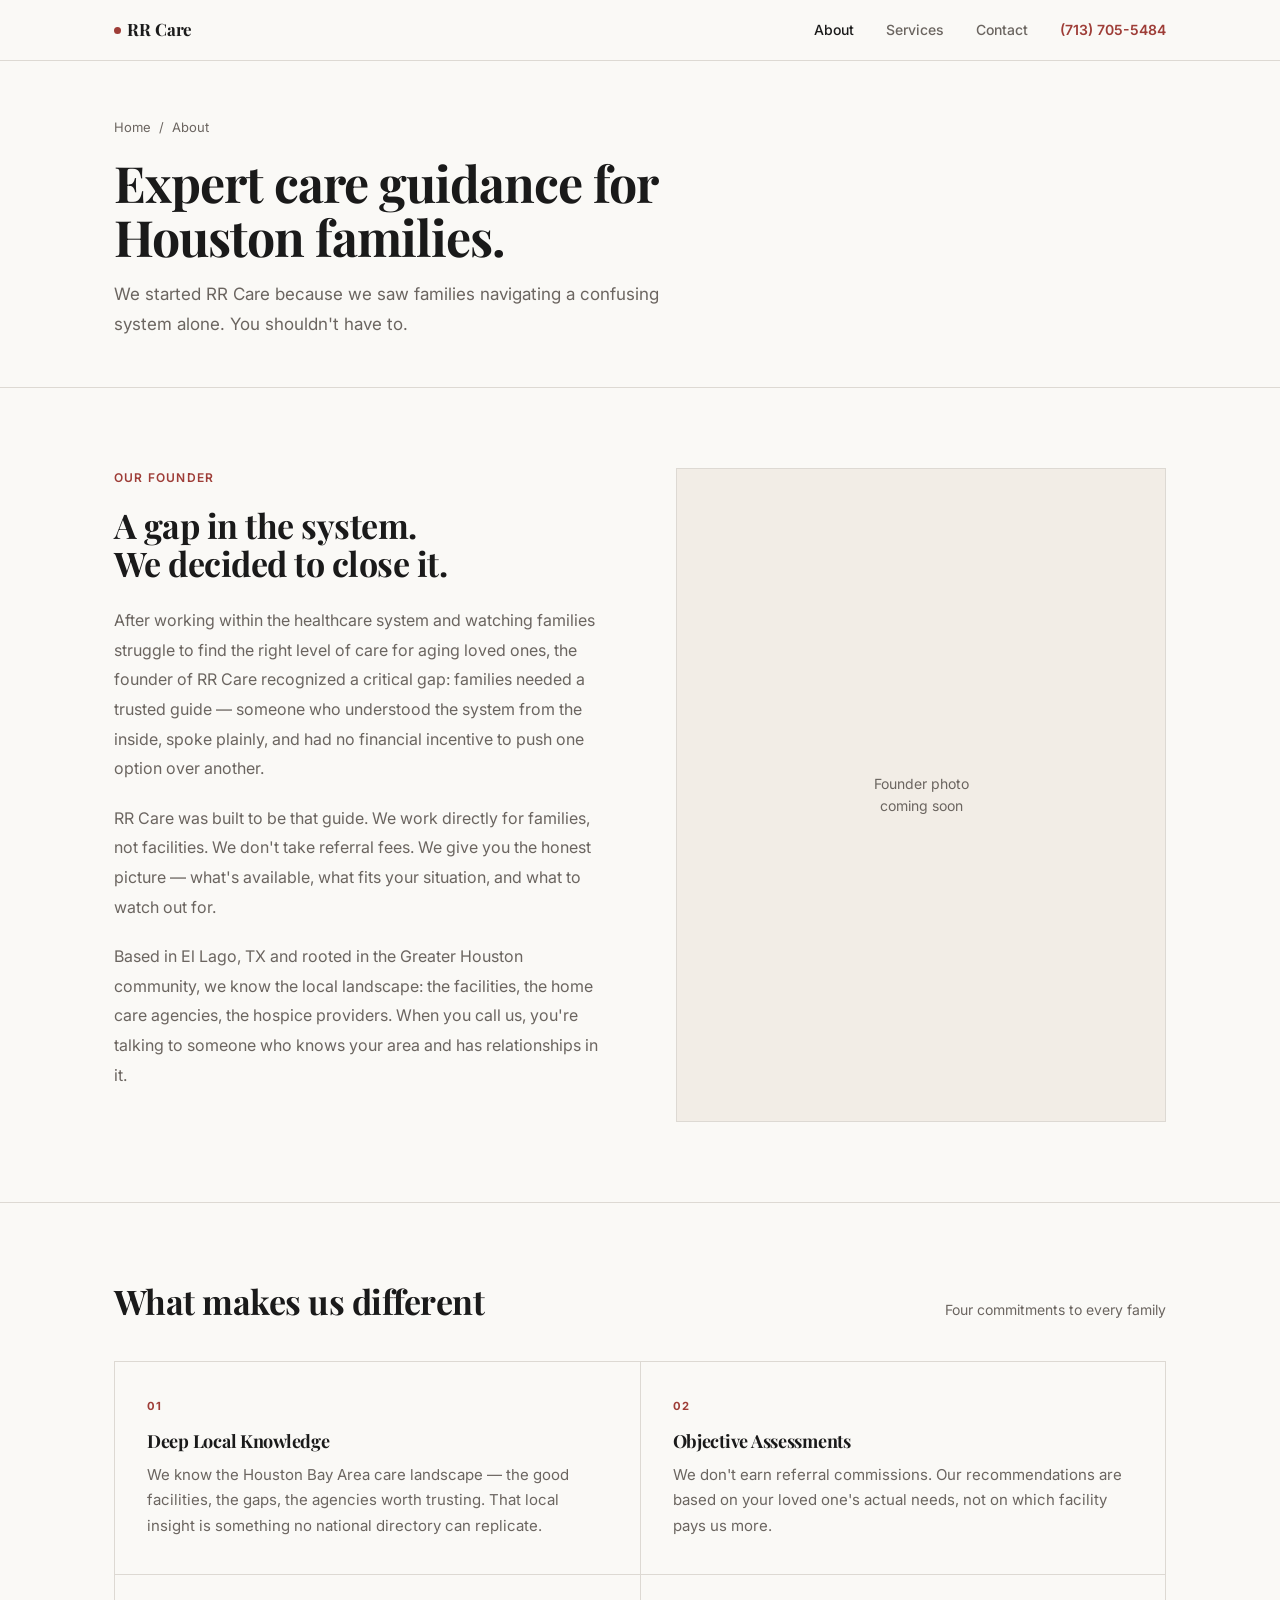
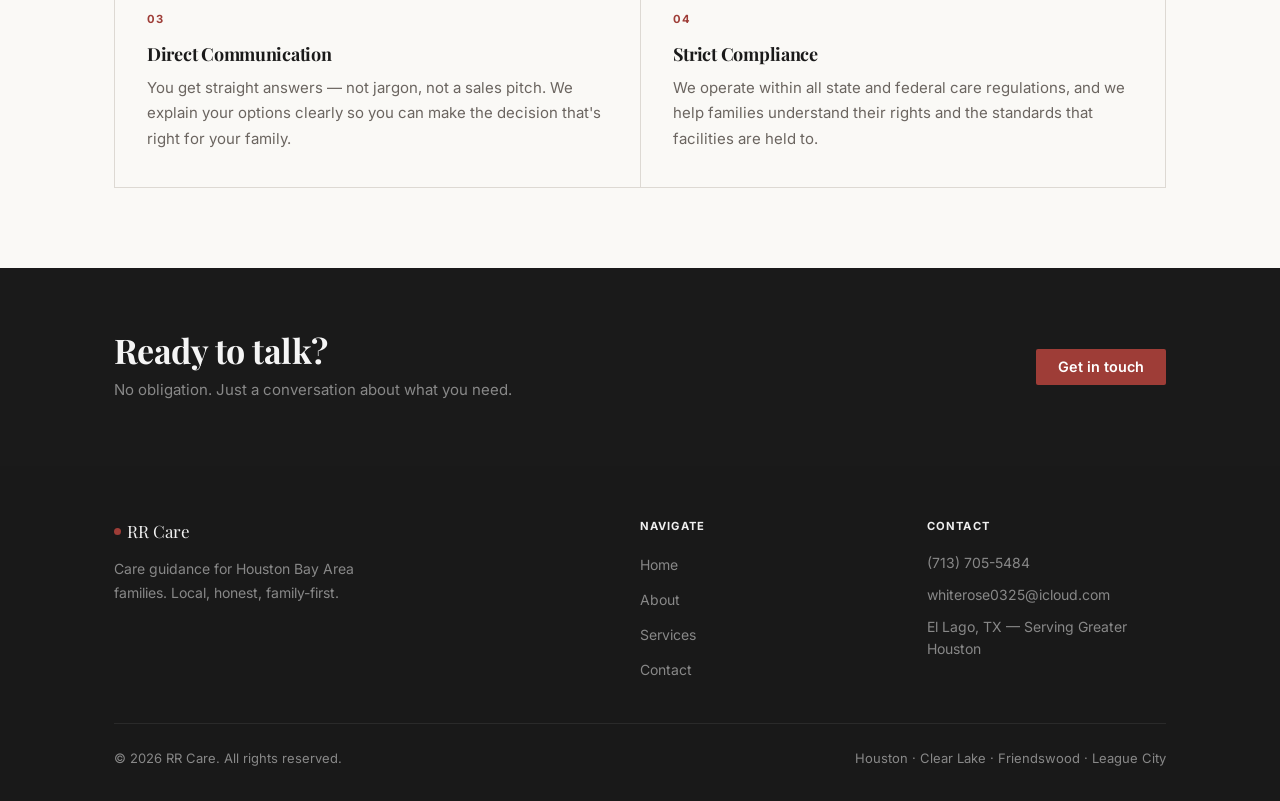
==== about.html @ 2199e76c "Redesign: clean editorial layout replacing Tailwind vibe-code aesthetic Rewrote all HTML and CSS fro" ====
<!DOCTYPE html>
<html lang="en">
<head>
  <meta charset="UTF-8" />
  <meta name="viewport" content="width=device-width, initial-scale=1.0" />
  <title>About — RR Care</title>
  <meta name="description" content="Learn about RR Care's mission, our founder's story, and what makes our Houston care guidance different." />
  <link rel="preconnect" href="https://fonts.googleapis.com" />
  <link rel="preconnect" href="https://fonts.gstatic.com" crossorigin />
  <link href="https://fonts.googleapis.com/css2?family=Playfair+Display:ital,wght@0,700;0,800;1,400;1,700&family=Inter:wght@400;500;600&display=swap" rel="stylesheet" />
  <link rel="stylesheet" href="style.css" />
</head>
<body>

  <nav class="nav">
    <div class="container">
      <div class="nav__row">
        <a href="index.html" class="nav__logo">
          <span class="nav__dot"></span>RR Care
        </a>
        <div class="nav__links">
          <a href="about.html" class="nav__link active">About</a>
          <a href="services.html" class="nav__link">Services</a>
          <a href="contact.html" class="nav__link">Contact</a>
          <a href="tel:+17137055484" class="nav__phone">(713) 705-5484</a>
        </div>
        <button class="nav__toggle" id="menuBtn" aria-label="Open menu">
          <span></span><span></span><span></span>
        </button>
      </div>
      <div class="nav__mobile" id="mobileMenu">
        <a href="about.html" class="nav__mobile-link">About</a>
        <a href="services.html" class="nav__mobile-link">Services</a>
        <a href="contact.html" class="nav__mobile-link">Contact</a>
        <a href="tel:+17137055484" class="nav__mobile-link">(713) 705-5484</a>
      </div>
    </div>
  </nav>

  <main>

    <header class="page-hdr">
      <div class="container">
        <nav class="breadcrumb" aria-label="Breadcrumb">
          <a href="index.html">Home</a>
          <span aria-hidden="true">/</span>
          <span>About</span>
        </nav>
        <h1 class="page-hdr__h1">Expert care guidance for Houston families.</h1>
        <p class="page-hdr__sub">We started RR Care because we saw families navigating a confusing system alone. You shouldn't have to.</p>
      </div>
    </header>

    <section class="section">
      <div class="container">
        <div class="founder-grid">
          <div>
            <p class="founder-label">Our founder</p>
            <h2 class="founder-h2">A gap in the system.<br/>We decided to close it.</h2>
            <div class="founder-body">
              <p>After working within the healthcare system and watching families struggle to find the right level of care for aging loved ones, the founder of RR Care recognized a critical gap: families needed a trusted guide — someone who understood the system from the inside, spoke plainly, and had no financial incentive to push one option over another.</p>
              <p>RR Care was built to be that guide. We work directly for families, not facilities. We don't take referral fees. We give you the honest picture — what's available, what fits your situation, and what to watch out for.</p>
              <p>Based in El Lago, TX and rooted in the Greater Houston community, we know the local landscape: the facilities, the home care agencies, the hospice providers. When you call us, you're talking to someone who knows your area and has relationships in it.</p>
            </div>
          </div>
          <div class="founder-img">
            <p>Founder photo<br/>coming soon</p>
          </div>
        </div>
      </div>
    </section>

    <hr class="divider" />

    <section class="section">
      <div class="container">
        <div class="values-hdr">
          <h2>What makes us different</h2>
          <span class="small muted">Four commitments to every family</span>
        </div>
        <div class="values-grid">
          <div class="val-item">
            <p class="val-item__num">01</p>
            <h3 class="val-item__title">Deep Local Knowledge</h3>
            <p class="val-item__desc">We know the Houston Bay Area care landscape — the good facilities, the gaps, the agencies worth trusting. That local insight is something no national directory can replicate.</p>
          </div>
          <div class="val-item">
            <p class="val-item__num">02</p>
            <h3 class="val-item__title">Objective Assessments</h3>
            <p class="val-item__desc">We don't earn referral commissions. Our recommendations are based on your loved one's actual needs, not on which facility pays us more.</p>
          </div>
          <div class="val-item">
            <p class="val-item__num">03</p>
            <h3 class="val-item__title">Direct Communication</h3>
            <p class="val-item__desc">You get straight answers — not jargon, not a sales pitch. We explain your options clearly so you can make the decision that's right for your family.</p>
          </div>
          <div class="val-item">
            <p class="val-item__num">04</p>
            <h3 class="val-item__title">Strict Compliance</h3>
            <p class="val-item__desc">We operate within all state and federal care regulations, and we help families understand their rights and the standards that facilities are held to.</p>
          </div>
        </div>
      </div>
    </section>

    <div class="cta-dark">
      <div class="container">
        <div class="cta-dark__inner">
          <div>
            <h2 class="cta-dark__h2">Ready to talk?</h2>
            <p class="cta-dark__sub">No obligation. Just a conversation about what you need.</p>
          </div>
          <a href="contact.html" class="btn btn-primary">Get in touch</a>
        </div>
      </div>
    </div>

  </main>

  <footer class="footer">
    <div class="container">
      <div class="footer__grid">
        <div>
          <div class="footer__brand"><span class="footer__dot"></span>RR Care</div>
          <p class="footer__tagline">Care guidance for Houston Bay Area families. Local, honest, family-first.</p>
        </div>
        <div>
          <p class="footer__hd">Navigate</p>
          <ul class="footer__links">
            <li><a href="index.html" class="footer__link">Home</a></li>
            <li><a href="about.html" class="footer__link">About</a></li>
            <li><a href="services.html" class="footer__link">Services</a></li>
            <li><a href="contact.html" class="footer__link">Contact</a></li>
          </ul>
        </div>
        <div>
          <p class="footer__hd">Contact</p>
          <div class="footer__contact">
            <p class="footer__contact-row"><a href="tel:+17137055484">(713) 705-5484</a></p>
            <p class="footer__contact-row"><a href="mailto:whiterose0325@icloud.com">whiterose0325@icloud.com</a></p>
            <p class="footer__contact-row">El Lago, TX &mdash; Serving Greater Houston</p>
          </div>
        </div>
      </div>
      <div class="footer__bottom">
        <p>&copy; <span id="year"></span> RR Care. All rights reserved.</p>
        <p>Houston &middot; Clear Lake &middot; Friendswood &middot; League City</p>
      </div>
    </div>
  </footer>

  <script>
    document.getElementById('year').textContent = new Date().getFullYear();
    document.getElementById('menuBtn').addEventListener('click', function () {
      document.getElementById('mobileMenu').classList.toggle('open');
    });
  </script>
</body>
</html>
---- style.css ----
/* ================================================
   RR Care — Design System
   Clean editorial layout, no framework dependency
   ================================================ */

:root {
  --bg:          #FAF9F6;
  --bg-warm:     #F2EDE6;
  --text:        #1A1A1A;
  --text-muted:  #6B6560;
  --accent:      #9E3D37;
  --accent-dark: #7D302B;
  --border:      #DDD9D3;
  --white:       #FFFFFF;

  --font-display: 'Playfair Display', Georgia, serif;
  --font-body:    'Inter', system-ui, -apple-system, sans-serif;

  --max-w:       1100px;
  --gap-section: 5rem;
}

/* ---- Reset ---- */
*, *::before, *::after { box-sizing: border-box; margin: 0; padding: 0; }
html { font-size: 16px; scroll-behavior: smooth; }
body {
  font-family: var(--font-body);
  color: var(--text);
  background: var(--bg);
  line-height: 1.6;
  -webkit-font-smoothing: antialiased;
}
img, svg { display: block; max-width: 100%; }
a { color: inherit; text-decoration: none; }
ul { list-style: none; }
button { cursor: pointer; border: none; background: none; font: inherit; }
h1, h2, h3, h4 {
  font-family: var(--font-display);
  line-height: 1.1;
  font-weight: 700;
  letter-spacing: -0.015em;
}

/* ---- Utilities ---- */
.eyebrow {
  font-size: 0.75rem;
  font-weight: 600;
  letter-spacing: 0.1em;
  text-transform: uppercase;
  color: var(--accent);
}
.muted  { color: var(--text-muted); }
.small  { font-size: 0.875rem; }
.container {
  max-width: var(--max-w);
  margin: 0 auto;
  padding: 0 1.5rem;
}
.section    { padding: var(--gap-section) 0; }
.section-sm { padding: 2.5rem 0; }
.divider    { border: none; border-top: 1px solid var(--border); }

/* ================================================
   Navigation
   ================================================ */
.nav {
  position: sticky;
  top: 0;
  z-index: 50;
  background: var(--bg);
  border-bottom: 1px solid var(--border);
}
.nav__row {
  display: flex;
  align-items: center;
  justify-content: space-between;
  height: 3.75rem;
}
.nav__logo {
  font-family: var(--font-display);
  font-size: 1.0625rem;
  font-weight: 700;
  letter-spacing: -0.01em;
  display: flex;
  align-items: center;
  gap: 0.4rem;
}
.nav__dot {
  width: 7px; height: 7px;
  border-radius: 50%;
  background: var(--accent);
  flex-shrink: 0;
}
.nav__links {
  display: flex;
  align-items: center;
  gap: 2rem;
}
.nav__link {
  font-size: 0.875rem;
  font-weight: 500;
  color: var(--text-muted);
  transition: color 0.15s;
}
.nav__link:hover, .nav__link.active { color: var(--text); }
.nav__phone {
  font-size: 0.875rem;
  font-weight: 600;
  color: var(--accent);
  transition: opacity 0.15s;
}
.nav__phone:hover { opacity: 0.75; }
.nav__toggle {
  display: none;
  flex-direction: column;
  justify-content: center;
  gap: 5px;
  width: 2rem; height: 2rem;
  padding: 4px;
}
.nav__toggle span { display: block; height: 1.5px; background: var(--text); }
.nav__mobile {
  display: none;
  flex-direction: column;
  border-top: 1px solid var(--border);
  padding: 0.75rem 0;
}
.nav__mobile.open { display: flex; }
.nav__mobile-link {
  padding: 0.625rem 0;
  font-size: 0.9375rem;
  font-weight: 500;
  color: var(--text-muted);
  border-bottom: 1px solid var(--border);
  transition: color 0.15s;
}
.nav__mobile-link:hover { color: var(--text); }
.nav__mobile-link:last-child {
  border-bottom: none;
  color: var(--accent);
  font-weight: 600;
}

@media (max-width: 680px) {
  .nav__links { display: none; }
  .nav__toggle { display: flex; }
}

/* ================================================
   Buttons
   ================================================ */
.btn {
  display: inline-flex;
  align-items: center;
  gap: 0.5rem;
  padding: 0.6875rem 1.375rem;
  font-size: 0.9rem;
  font-weight: 600;
  line-height: 1;
  border-radius: 2px;
  transition: background 0.15s, color 0.15s, border-color 0.15s;
}
.btn-primary { background: var(--accent); color: var(--white); }
.btn-primary:hover { background: var(--accent-dark); }
.btn-outline { border: 1.5px solid var(--text); color: var(--text); }
.btn-outline:hover { background: var(--text); color: var(--white); }
.btn-ghost {
  font-size: 0.875rem;
  font-weight: 600;
  color: var(--accent);
  transition: opacity 0.15s;
}
.btn-ghost::after { content: ' \2192'; }
.btn-ghost:hover { opacity: 0.7; }

/* ================================================
   Hero
   ================================================ */
.hero {
  padding: 5rem 0 4rem;
  border-bottom: 1px solid var(--border);
}
.hero__eyebrow { margin-bottom: 1.5rem; }
.hero__h1 {
  font-size: clamp(2.75rem, 6vw, 5rem);
  line-height: 1.04;
  letter-spacing: -0.025em;
  max-width: 14ch;
  margin-bottom: 1.5rem;
}
.hero__sub {
  font-size: 1.0625rem;
  color: var(--text-muted);
  max-width: 44ch;
  line-height: 1.8;
  margin-bottom: 2.5rem;
}
.hero__actions {
  display: flex;
  align-items: center;
  gap: 1.5rem;
  flex-wrap: wrap;
}
.hero__or {
  font-size: 0.875rem;
  color: var(--text-muted);
}
.hero__or a {
  font-weight: 600;
  color: var(--text);
  text-decoration: underline;
  text-decoration-color: var(--border);
  text-underline-offset: 3px;
}
.hero__or a:hover { color: var(--accent); }

/* ================================================
   Mission strip
   ================================================ */
.mission {
  padding: 2.75rem 0;
  border-bottom: 1px solid var(--border);
}
.mission__quote {
  font-family: var(--font-display);
  font-style: italic;
  font-size: clamp(1.125rem, 2.5vw, 1.4375rem);
  color: var(--text-muted);
  max-width: 60ch;
  line-height: 1.55;
}

/* ================================================
   Services preview (homepage)
   ================================================ */
.svcs-hdr {
  display: flex;
  align-items: baseline;
  justify-content: space-between;
  padding-bottom: 1.25rem;
  border-bottom: 1px solid var(--border);
  flex-wrap: wrap;
  gap: 1rem;
}
.services-grid {
  display: grid;
  grid-template-columns: repeat(3, 1fr);
}
.svc-card {
  padding: 2rem 1.75rem;
  border-right: 1px solid var(--border);
  border-bottom: 1px solid var(--border);
  transition: background 0.18s;
}
.svc-card:last-child { border-right: none; }
.svc-card:hover { background: var(--bg-warm); }
.svc-card__num {
  font-size: 0.7rem;
  font-weight: 700;
  letter-spacing: 0.1em;
  color: var(--accent);
  margin-bottom: 1.25rem;
}
.svc-card__title {
  font-family: var(--font-display);
  font-size: 1.1875rem;
  margin-bottom: 0.75rem;
  line-height: 1.25;
}
.svc-card__desc {
  font-size: 0.9375rem;
  color: var(--text-muted);
  line-height: 1.7;
}

/* ================================================
   Page header (inner pages)
   ================================================ */
.page-hdr {
  padding: 3.5rem 0 3rem;
  border-bottom: 1px solid var(--border);
}
.breadcrumb {
  font-size: 0.8125rem;
  color: var(--text-muted);
  margin-bottom: 1.125rem;
  display: flex;
  align-items: center;
  gap: 0.5rem;
}
.breadcrumb a:hover { color: var(--text); }
.page-hdr__h1 {
  font-size: clamp(2rem, 4vw, 3.125rem);
  letter-spacing: -0.02em;
  max-width: 18ch;
  line-height: 1.08;
}
.page-hdr__sub {
  margin-top: 1rem;
  font-size: 1.0625rem;
  color: var(--text-muted);
  max-width: 50ch;
  line-height: 1.75;
}

/* ================================================
   About page
   ================================================ */
.founder-grid {
  display: grid;
  grid-template-columns: 1fr 1fr;
  gap: 4.5rem;
  align-items: start;
}
.founder-label {
  font-size: 0.75rem;
  font-weight: 600;
  letter-spacing: 0.1em;
  text-transform: uppercase;
  color: var(--accent);
  margin-bottom: 1.25rem;
}
.founder-h2 {
  font-size: clamp(1.5rem, 3vw, 2.125rem);
  margin-bottom: 1.5rem;
}
.founder-body {
  font-size: 1rem;
  color: var(--text-muted);
  line-height: 1.85;
}
.founder-body p + p { margin-top: 1.25rem; }
.founder-img {
  aspect-ratio: 3 / 4;
  background: var(--bg-warm);
  border: 1px solid var(--border);
  display: flex;
  align-items: center;
  justify-content: center;
  font-size: 0.875rem;
  color: var(--text-muted);
  text-align: center;
  padding: 2rem;
}

.values-grid {
  display: grid;
  grid-template-columns: 1fr 1fr;
  border-top: 1px solid var(--border);
  border-left: 1px solid var(--border);
}
.values-hdr {
  display: flex;
  align-items: baseline;
  justify-content: space-between;
  margin-bottom: 2.5rem;
  flex-wrap: wrap;
  gap: 1rem;
}
.values-hdr h2 { font-size: clamp(1.5rem, 3vw, 2.125rem); }
.val-item {
  padding: 2.25rem 2rem;
  border-right: 1px solid var(--border);
  border-bottom: 1px solid var(--border);
}
.val-item__num {
  font-size: 0.7rem;
  font-weight: 700;
  letter-spacing: 0.1em;
  color: var(--accent);
  margin-bottom: 1rem;
}
.val-item__title {
  font-family: var(--font-display);
  font-size: 1.125rem;
  margin-bottom: 0.625rem;
}
.val-item__desc {
  font-size: 0.9375rem;
  color: var(--text-muted);
  line-height: 1.7;
}

/* ================================================
   Services page
   ================================================ */
.service-list {
  display: grid;
  grid-template-columns: 1fr 1fr;
  border-top: 1px solid var(--border);
  border-left: 1px solid var(--border);
}
.svc-item {
  padding: 2.25rem 2rem;
  border-right: 1px solid var(--border);
  border-bottom: 1px solid var(--border);
  transition: background 0.18s;
}
.svc-item:hover { background: var(--bg-warm); }
.svc-item__title {
  font-family: var(--font-display);
  font-size: 1.25rem;
  margin-bottom: 0.875rem;
}
.svc-item__desc {
  font-size: 0.9375rem;
  color: var(--text-muted);
  line-height: 1.75;
  margin-bottom: 1.25rem;
}
.svc-item__for-label {
  font-size: 0.7rem;
  font-weight: 700;
  letter-spacing: 0.1em;
  text-transform: uppercase;
  color: var(--text-muted);
  margin-bottom: 0.375rem;
}
.svc-item__for-text {
  font-size: 0.875rem;
  color: var(--text);
  line-height: 1.55;
}

/* ================================================
   CTA banner (dark)
   ================================================ */
.cta-dark { background: #1A1A1A; padding: 4rem 0; }
.cta-dark__inner {
  display: flex;
  align-items: center;
  justify-content: space-between;
  gap: 2rem;
  flex-wrap: wrap;
}
.cta-dark__h2 {
  font-family: var(--font-display);
  font-size: clamp(1.5rem, 3vw, 2.125rem);
  color: #F5F5F5;
  margin-bottom: 0.5rem;
}
.cta-dark__sub { color: #888; font-size: 0.9375rem; }

/* ================================================
   Contact page
   ================================================ */
.contact-layout {
  display: grid;
  grid-template-columns: 1fr 1fr;
  gap: 5rem;
  align-items: start;
}
.contact-label {
  font-size: 0.75rem;
  font-weight: 600;
  letter-spacing: 0.1em;
  text-transform: uppercase;
  color: var(--text-muted);
  margin-bottom: 0.5rem;
}
.contact-phone {
  font-family: var(--font-display);
  font-size: clamp(2rem, 4vw, 2.875rem);
  font-weight: 700;
  color: var(--accent);
  letter-spacing: -0.025em;
  line-height: 1;
  margin-bottom: 0.625rem;
}
.contact-phone a:hover { opacity: 0.8; }
.contact-avail {
  font-size: 0.9375rem;
  color: var(--text-muted);
  margin-bottom: 2.5rem;
}

.steps { display: flex; flex-direction: column; }
.step {
  display: grid;
  grid-template-columns: 2.5rem 1fr;
  gap: 0.875rem;
  padding: 1.25rem 0;
  border-bottom: 1px solid var(--border);
}
.step:first-child { border-top: 1px solid var(--border); }
.step__num {
  font-size: 0.7rem;
  font-weight: 700;
  letter-spacing: 0.08em;
  color: var(--accent);
  padding-top: 3px;
}
.step__title { font-weight: 600; font-size: 0.9375rem; margin-bottom: 0.25rem; }
.step__desc { font-size: 0.875rem; color: var(--text-muted); line-height: 1.65; }

.form-section-label {
  font-size: 0.75rem;
  font-weight: 600;
  letter-spacing: 0.1em;
  text-transform: uppercase;
  color: var(--text-muted);
  margin-bottom: 1.5rem;
}
.contact-form { display: flex; flex-direction: column; gap: 1.25rem; }
.field { display: flex; flex-direction: column; gap: 0.375rem; }
.label { font-size: 0.8125rem; font-weight: 600; letter-spacing: 0.02em; }
.label-opt { font-weight: 400; color: #bbb; }
.input, .textarea {
  width: 100%;
  padding: 0.75rem 1rem;
  font-size: 0.9375rem;
  font-family: var(--font-body);
  color: var(--text);
  background: var(--white);
  border: 1.5px solid var(--border);
  border-radius: 2px;
  outline: none;
  appearance: none;
  transition: border-color 0.15s;
}
.input:focus, .textarea:focus { border-color: var(--text); }
.textarea { resize: vertical; min-height: 7rem; line-height: 1.6; }
.input::placeholder, .textarea::placeholder { color: #bbb; }
.btn-submit { width: 100%; justify-content: center; }
.form-note {
  font-size: 0.8125rem;
  color: var(--text-muted);
  text-align: center;
}
.form-success {
  display: none;
  padding: 2.5rem 2rem;
  border: 1.5px solid var(--border);
  text-align: center;
}
.form-success.visible { display: block; }
.form-success__title {
  font-family: var(--font-display);
  font-size: 1.375rem;
  margin-bottom: 0.5rem;
}

.areas {
  border-top: 1px solid var(--border);
  padding: 2rem 0;
}
.areas__label {
  font-size: 0.75rem;
  font-weight: 600;
  letter-spacing: 0.1em;
  text-transform: uppercase;
  color: var(--text-muted);
  margin-bottom: 0.75rem;
}
.areas__list {
  font-size: 0.9375rem;
  color: var(--text-muted);
  line-height: 1.7;
}

/* ================================================
   Footer
   ================================================ */
.footer { background: #191919; color: #888; padding: 3.25rem 0 2rem; }
.footer__grid {
  display: grid;
  grid-template-columns: 2fr 1fr 1fr;
  gap: 3rem;
  padding-bottom: 2.5rem;
  border-bottom: 1px solid #2A2A2A;
  margin-bottom: 1.5rem;
}
.footer__brand {
  font-family: var(--font-display);
  font-size: 1.0625rem;
  color: #F0F0F0;
  margin-bottom: 0.75rem;
  display: flex;
  align-items: center;
  gap: 0.4rem;
}
.footer__dot { width: 7px; height: 7px; border-radius: 50%; background: var(--accent); }
.footer__tagline { font-size: 0.875rem; line-height: 1.7; max-width: 28ch; }
.footer__hd {
  font-size: 0.7rem;
  font-weight: 700;
  letter-spacing: 0.1em;
  text-transform: uppercase;
  color: #F0F0F0;
  margin-bottom: 1rem;
}
.footer__links { display: flex; flex-direction: column; gap: 0.6rem; }
.footer__link { font-size: 0.875rem; transition: color 0.15s; }
.footer__link:hover { color: #F0F0F0; }
.footer__contact { display: flex; flex-direction: column; gap: 0.6rem; }
.footer__contact-row { font-size: 0.875rem; line-height: 1.6; }
.footer__contact-row a:hover { color: #F0F0F0; }
.footer__bottom {
  display: flex;
  justify-content: space-between;
  align-items: center;
  font-size: 0.8125rem;
  flex-wrap: wrap;
  gap: 0.5rem;
}

/* ================================================
   Responsive
   ================================================ */
@media (max-width: 860px) {
  .founder-grid { grid-template-columns: 1fr; gap: 2.5rem; }
  .contact-layout { grid-template-columns: 1fr; gap: 3rem; }
  .footer__grid { grid-template-columns: 1fr 1fr; }
  .footer__grid > :first-child { grid-column: 1 / -1; }
}

@media (max-width: 600px) {
  :root { --gap-section: 3rem; }
  .services-grid { grid-template-columns: 1fr; }
  .svc-card { border-right: none; }
  .service-list { grid-template-columns: 1fr; }
  .svc-item { border-right: none; }
  .values-grid { grid-template-columns: 1fr; }
  .val-item { border-right: none; }
  .hero__actions { flex-direction: column; align-items: flex-start; gap: 1rem; }
  .footer__grid { grid-template-columns: 1fr; gap: 2rem; }
  .cta-dark__inner { flex-direction: column; align-items: flex-start; }
}
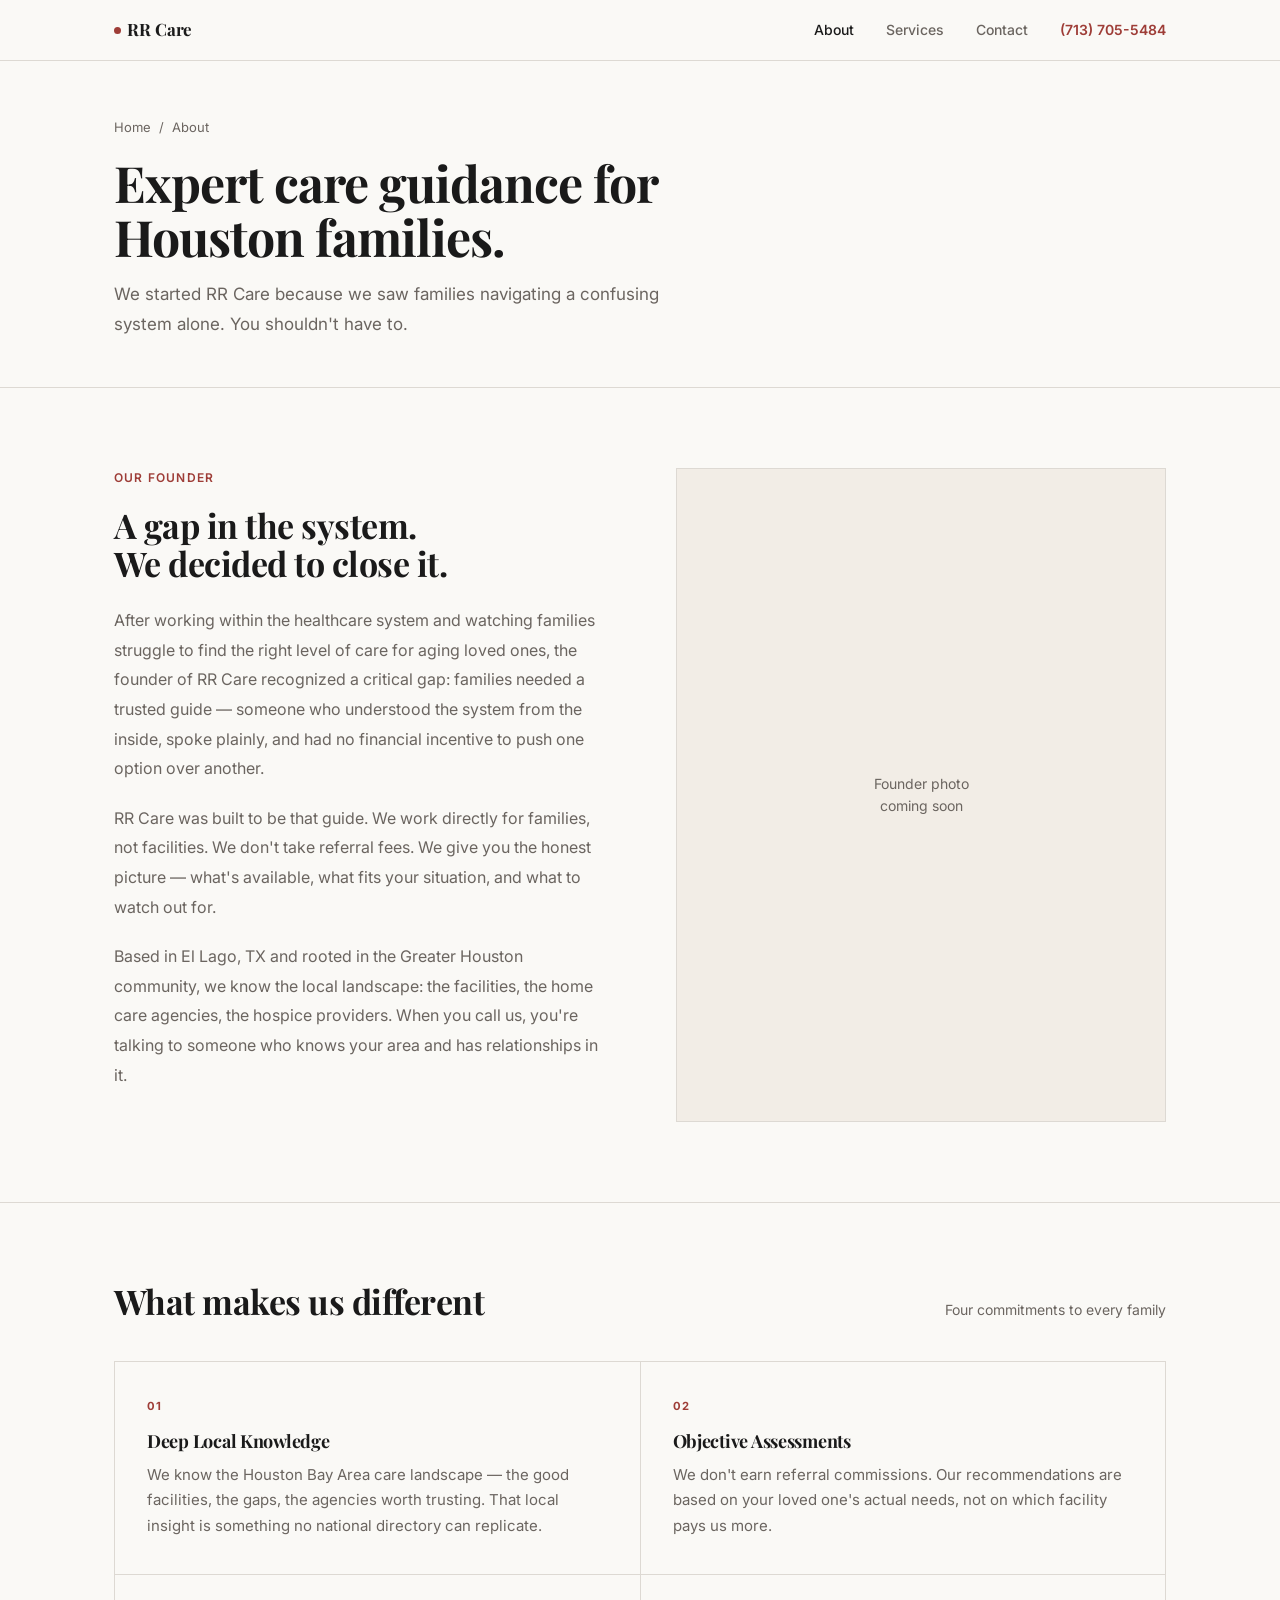
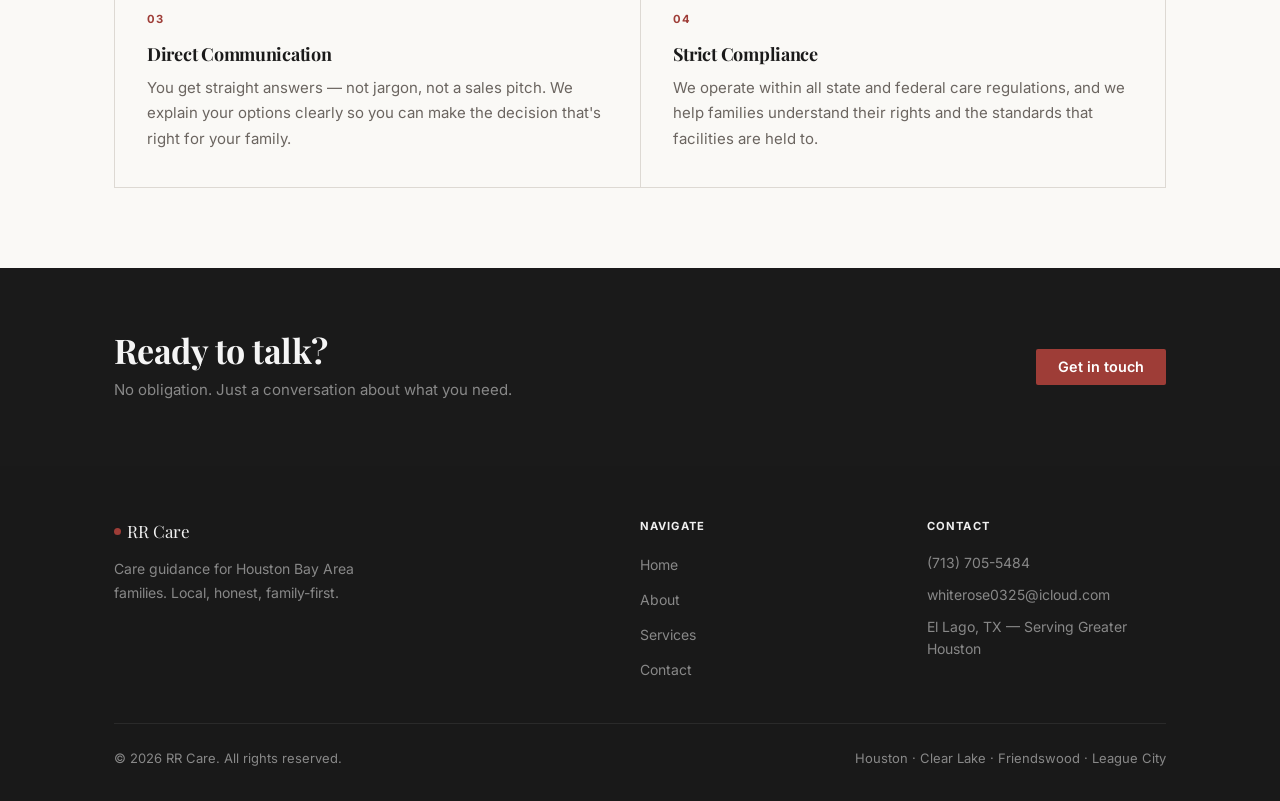
==== commit a64ee7c3: "Add load/scroll animations and hero picture frame - CSS keyframe animations on nav, hero elements, a" ====
--- a/about.html
+++ b/about.html
@@ -24,7 +24,7 @@
           <a href="contact.html" class="nav__link">Contact</a>
           <a href="tel:+17137055484" class="nav__phone">(713) 705-5484</a>
         </div>
-        <button class="nav__toggle" id="menuBtn" aria-label="Open menu">
+        <button class="nav__toggle" id="menuBtn" aria-label="Open menu" aria-expanded="false">
           <span></span><span></span><span></span>
         </button>
       </div>
@@ -54,7 +54,7 @@
     <section class="section">
       <div class="container">
         <div class="founder-grid">
-          <div>
+          <div data-reveal>
             <p class="founder-label">Our founder</p>
             <h2 class="founder-h2">A gap in the system.<br/>We decided to close it.</h2>
             <div class="founder-body">
@@ -63,7 +63,7 @@
               <p>Based in El Lago, TX and rooted in the Greater Houston community, we know the local landscape: the facilities, the home care agencies, the hospice providers. When you call us, you're talking to someone who knows your area and has relationships in it.</p>
             </div>
           </div>
-          <div class="founder-img">
+          <div class="founder-img" data-reveal data-delay="1">
             <p>Founder photo<br/>coming soon</p>
           </div>
         </div>
@@ -74,27 +74,27 @@
 
     <section class="section">
       <div class="container">
-        <div class="values-hdr">
+        <div class="values-hdr" data-reveal>
           <h2>What makes us different</h2>
           <span class="small muted">Four commitments to every family</span>
         </div>
         <div class="values-grid">
-          <div class="val-item">
+          <div class="val-item" data-reveal data-delay="1">
             <p class="val-item__num">01</p>
             <h3 class="val-item__title">Deep Local Knowledge</h3>
             <p class="val-item__desc">We know the Houston Bay Area care landscape — the good facilities, the gaps, the agencies worth trusting. That local insight is something no national directory can replicate.</p>
           </div>
-          <div class="val-item">
+          <div class="val-item" data-reveal data-delay="2">
             <p class="val-item__num">02</p>
             <h3 class="val-item__title">Objective Assessments</h3>
             <p class="val-item__desc">We don't earn referral commissions. Our recommendations are based on your loved one's actual needs, not on which facility pays us more.</p>
           </div>
-          <div class="val-item">
+          <div class="val-item" data-reveal data-delay="1">
             <p class="val-item__num">03</p>
             <h3 class="val-item__title">Direct Communication</h3>
             <p class="val-item__desc">You get straight answers — not jargon, not a sales pitch. We explain your options clearly so you can make the decision that's right for your family.</p>
           </div>
-          <div class="val-item">
+          <div class="val-item" data-reveal data-delay="2">
             <p class="val-item__num">04</p>
             <h3 class="val-item__title">Strict Compliance</h3>
             <p class="val-item__desc">We operate within all state and federal care regulations, and we help families understand their rights and the standards that facilities are held to.</p>
@@ -103,7 +103,7 @@
       </div>
     </section>
 
-    <div class="cta-dark">
+    <div class="cta-dark" data-reveal>
       <div class="container">
         <div class="cta-dark__inner">
           <div>
@@ -117,7 +117,7 @@
 
   </main>
 
-  <footer class="footer">
+  <footer class="footer" data-reveal>
     <div class="container">
       <div class="footer__grid">
         <div>
@@ -143,17 +143,12 @@
         </div>
       </div>
       <div class="footer__bottom">
-        <p>&copy; <span id="year"></span> RR Care. All rights reserved.</p>
+        <p>&copy; <span data-year></span> RR Care. All rights reserved.</p>
         <p>Houston &middot; Clear Lake &middot; Friendswood &middot; League City</p>
       </div>
     </div>
   </footer>
 
-  <script>
-    document.getElementById('year').textContent = new Date().getFullYear();
-    document.getElementById('menuBtn').addEventListener('click', function () {
-      document.getElementById('mobileMenu').classList.toggle('open');
-    });
-  </script>
+  <script src="main.js"></script>
 </body>
 </html>
--- a/style.css
+++ b/style.css
@@ -605,8 +605,150 @@
 }
 
 /* ================================================
+   Hero two-column layout + picture frame
+   ================================================ */
+.hero__layout {
+  display: grid;
+  grid-template-columns: 1fr 360px;
+  gap: 4.5rem;
+  align-items: center;
+}
+
+/* Photo frame */
+.hero__frame-wrap { position: relative; }
+.photo-frame {
+  position: relative;
+  padding: 10px;
+  background: var(--bg-warm);
+  border: 1.5px solid var(--border);
+}
+.photo-frame::before {
+  content: '';
+  position: absolute;
+  inset: -9px;
+  border: 1px solid var(--border);
+  pointer-events: none;
+}
+.photo-frame::after {
+  content: '';
+  position: absolute;
+  inset: 4px;
+  border: 1px solid rgba(221,217,211,0.5);
+  pointer-events: none;
+  z-index: 1;
+}
+.photo-frame__inner {
+  aspect-ratio: 4 / 5;
+  overflow: hidden;
+  background: linear-gradient(160deg, #EAE0D6 0%, #D9CEC4 100%);
+  position: relative;
+}
+.photo-frame__inner img {
+  width: 100%; height: 100%;
+  object-fit: cover;
+  display: block;
+}
+.photo-frame__placeholder {
+  position: absolute;
+  inset: 0;
+  display: flex;
+  flex-direction: column;
+  align-items: center;
+  justify-content: center;
+  gap: 0.75rem;
+  padding: 2rem;
+}
+.photo-frame__placeholder-line {
+  width: 32px;
+  height: 1.5px;
+  background: var(--border);
+}
+.photo-frame__placeholder-text {
+  font-size: 0.75rem;
+  letter-spacing: 0.1em;
+  text-transform: uppercase;
+  color: var(--text-muted);
+  font-weight: 500;
+}
+.photo-frame__caption {
+  margin-top: 1.125rem;
+  font-size: 0.7rem;
+  font-weight: 600;
+  letter-spacing: 0.1em;
+  text-transform: uppercase;
+  color: var(--text-muted);
+  text-align: center;
+}
+
+/* ================================================
+   Animations
+   ================================================ */
+
+/* Keyframes */
+@keyframes fadeUp {
+  from { opacity: 0; transform: translateY(18px); }
+  to   { opacity: 1; transform: none; }
+}
+@keyframes fadeIn {
+  from { opacity: 0; }
+  to   { opacity: 1; }
+}
+@keyframes slideDown {
+  from { opacity: 0; transform: translateY(-6px); }
+  to   { opacity: 1; transform: none; }
+}
+
+/* Nav enters on load */
+.nav { animation: slideDown 0.45s cubic-bezier(0.16,1,0.3,1) both; }
+
+/* Hero — staggered load */
+.hero__eyebrow { animation: fadeUp 0.5s cubic-bezier(0.16,1,0.3,1) 0.05s both; }
+.hero__h1      { animation: fadeUp 0.65s cubic-bezier(0.16,1,0.3,1) 0.15s both; }
+.hero__sub     { animation: fadeUp 0.55s cubic-bezier(0.16,1,0.3,1) 0.28s both; }
+.hero__actions { animation: fadeUp 0.55s cubic-bezier(0.16,1,0.3,1) 0.4s both; }
+.hero__frame-wrap { animation: fadeIn 0.9s ease 0.2s both; }
+
+/* Inner page header — staggered load */
+.page-hdr .breadcrumb  { animation: fadeUp 0.45s ease 0.05s both; }
+.page-hdr .page-hdr__h1 { animation: fadeUp 0.6s cubic-bezier(0.16,1,0.3,1) 0.12s both; }
+.page-hdr .page-hdr__sub { animation: fadeUp 0.55s ease 0.22s both; }
+
+/* Scroll reveal — applied via JS IntersectionObserver */
+[data-reveal] {
+  opacity: 0;
+  transform: translateY(20px);
+  transition: opacity 0.65s ease, transform 0.65s ease;
+  transition-delay: calc(var(--d, 0) * 90ms);
+}
+[data-reveal].visible {
+  opacity: 1;
+  transform: none;
+}
+[data-delay="1"] { --d: 1; }
+[data-delay="2"] { --d: 2; }
+[data-delay="3"] { --d: 3; }
+[data-delay="4"] { --d: 4; }
+
+/* Respect reduced motion */
+@media (prefers-reduced-motion: reduce) {
+  *, *::before, *::after {
+    animation-duration: 0.01ms !important;
+    transition-duration: 0.01ms !important;
+  }
+  [data-reveal] { opacity: 1; transform: none; }
+}
+
+/* ================================================
    Responsive
    ================================================ */
+@media (max-width: 900px) {
+  .hero__layout {
+    grid-template-columns: 1fr;
+    gap: 3rem;
+  }
+  .hero__frame-wrap { max-width: 300px; }
+}
+
 @media (max-width: 860px) {
   .founder-grid { grid-template-columns: 1fr; gap: 2.5rem; }
   .contact-layout { grid-template-columns: 1fr; gap: 3rem; }
@@ -625,4 +767,5 @@
   .hero__actions { flex-direction: column; align-items: flex-start; gap: 1rem; }
   .footer__grid { grid-template-columns: 1fr; gap: 2rem; }
   .cta-dark__inner { flex-direction: column; align-items: flex-start; }
-}
+  .hero__frame-wrap { max-width: 240px; }
+}
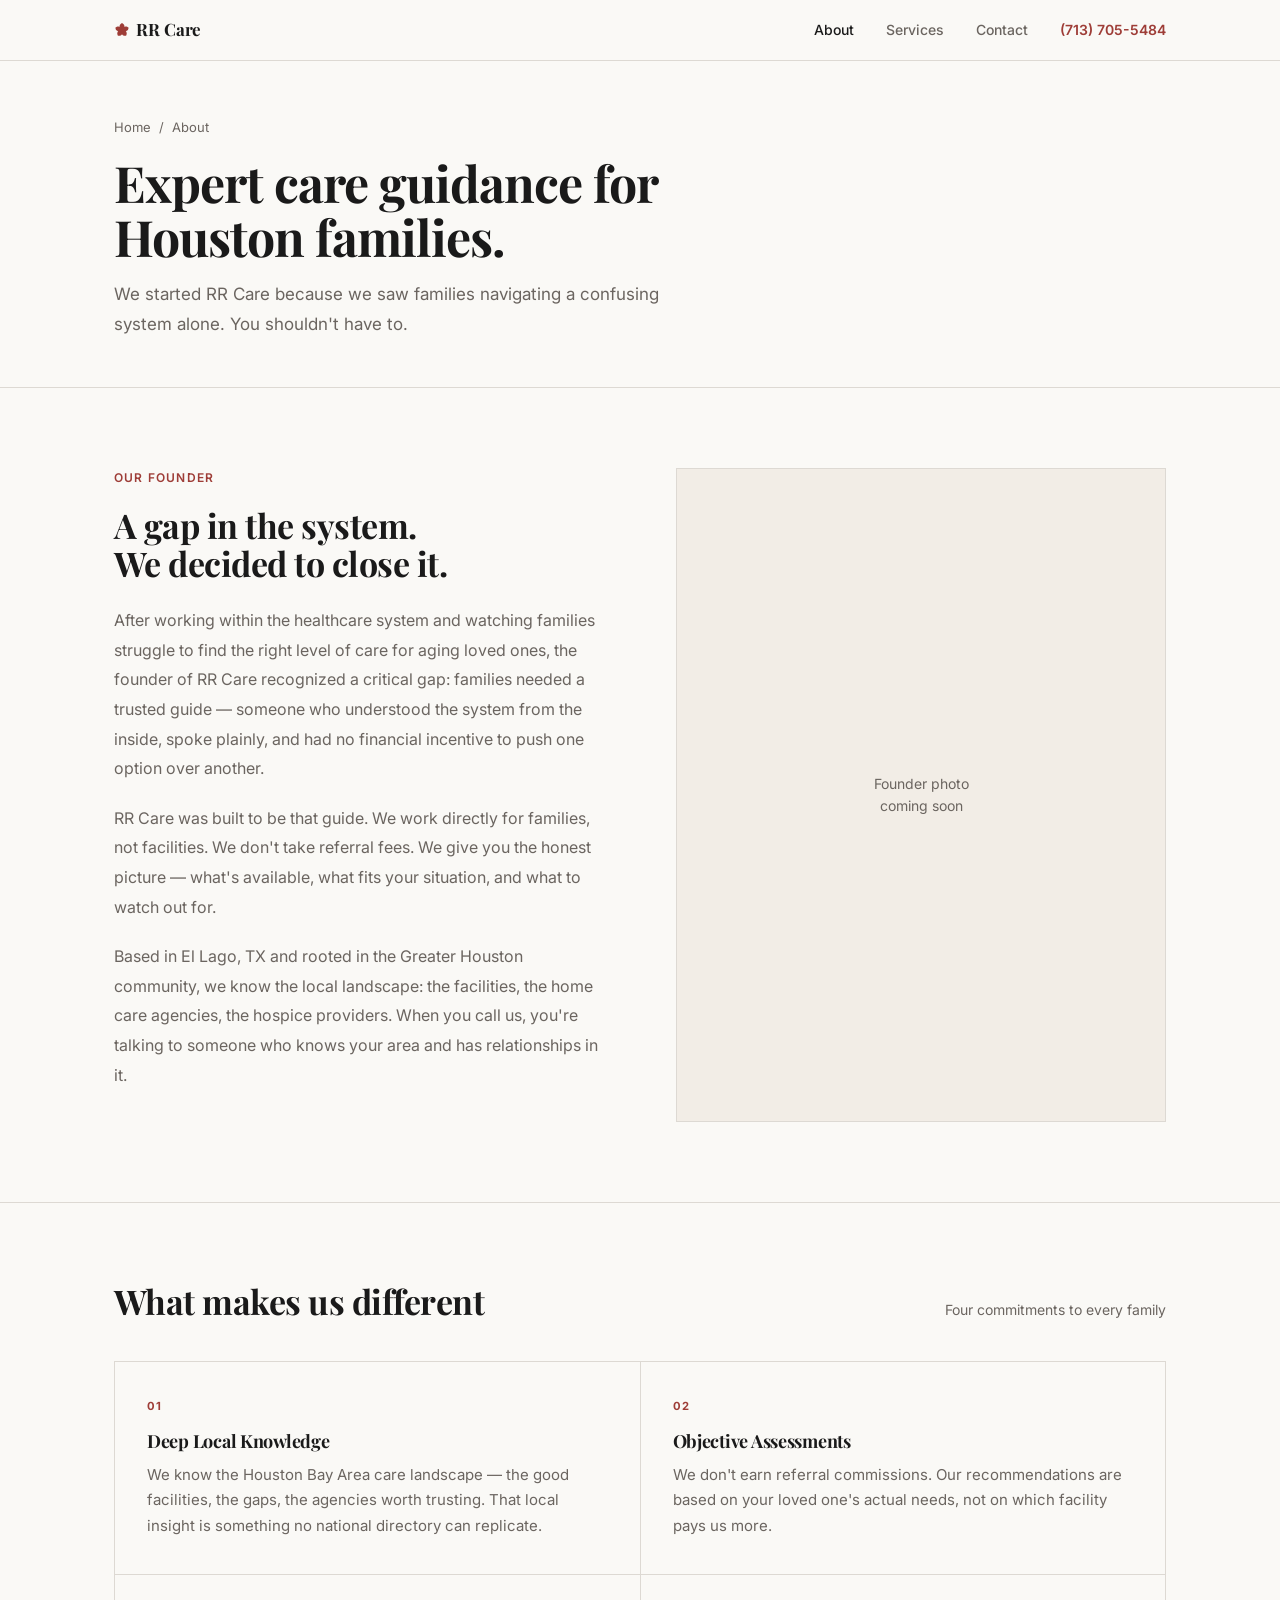
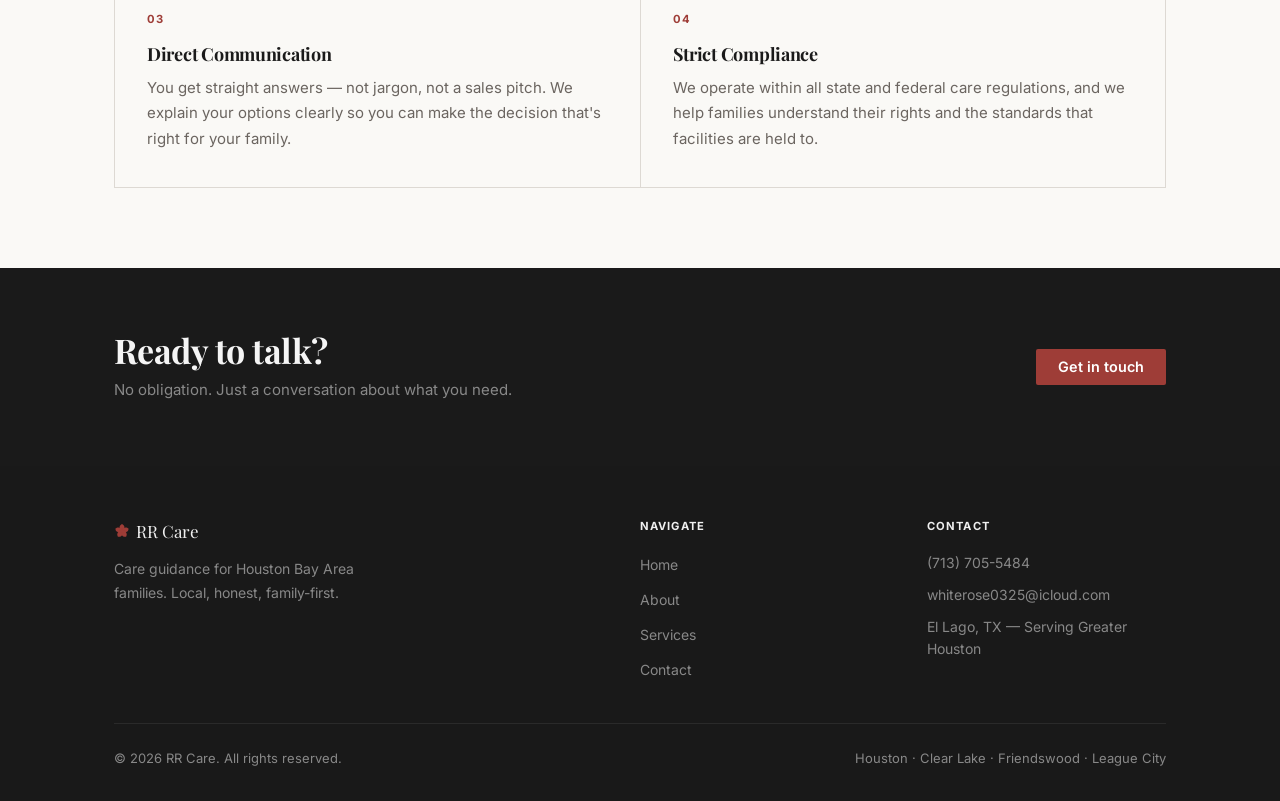
==== commit 0a7ff5a2: "Replace dot brand mark with hand-drawn SVG rose 10-path rose SVG: 5 outer petals (full opacity) + 5 " ====
--- a/about.html
+++ b/about.html
@@ -11,12 +11,27 @@
   <link rel="stylesheet" href="style.css" />
 </head>
 <body>
+<svg style="display:none" aria-hidden="true">
+  <symbol id="rose-mark" viewBox="0 0 32 32">
+    <path fill="currentColor" d="M14.5 15.5C10 12 9.5 5 16 2C22.5 5 22 12 17.5 15.5Z"/>
+    <path fill="currentColor" d="M14.5 15.5C10 12 9.5 5 16 2C22.5 5 22 12 17.5 15.5Z" transform="rotate(72 16 16)"/>
+    <path fill="currentColor" d="M14.5 15.5C10 12 9.5 5 16 2C22.5 5 22 12 17.5 15.5Z" transform="rotate(144 16 16)"/>
+    <path fill="currentColor" d="M14.5 15.5C10 12 9.5 5 16 2C22.5 5 22 12 17.5 15.5Z" transform="rotate(216 16 16)"/>
+    <path fill="currentColor" d="M14.5 15.5C10 12 9.5 5 16 2C22.5 5 22 12 17.5 15.5Z" transform="rotate(288 16 16)"/>
+    <path fill="currentColor" opacity="0.65" d="M15.2 14.8C13 13 12.5 10 16 9C19.5 10 19 13 16.8 14.8Z" transform="rotate(36 16 16)"/>
+    <path fill="currentColor" opacity="0.65" d="M15.2 14.8C13 13 12.5 10 16 9C19.5 10 19 13 16.8 14.8Z" transform="rotate(108 16 16)"/>
+    <path fill="currentColor" opacity="0.65" d="M15.2 14.8C13 13 12.5 10 16 9C19.5 10 19 13 16.8 14.8Z" transform="rotate(180 16 16)"/>
+    <path fill="currentColor" opacity="0.65" d="M15.2 14.8C13 13 12.5 10 16 9C19.5 10 19 13 16.8 14.8Z" transform="rotate(252 16 16)"/>
+    <path fill="currentColor" opacity="0.65" d="M15.2 14.8C13 13 12.5 10 16 9C19.5 10 19 13 16.8 14.8Z" transform="rotate(324 16 16)"/>
+    <circle cx="16" cy="16" r="2.5" fill="currentColor"/>
+  </symbol>
+</svg>
 
   <nav class="nav">
     <div class="container">
       <div class="nav__row">
         <a href="index.html" class="nav__logo">
-          <span class="nav__dot"></span>RR Care
+          <svg class="rose-icon" aria-hidden="true"><use href="#rose-mark"/></svg>RR Care
         </a>
         <div class="nav__links">
           <a href="about.html" class="nav__link active">About</a>
@@ -121,7 +136,7 @@
     <div class="container">
       <div class="footer__grid">
         <div>
-          <div class="footer__brand"><span class="footer__dot"></span>RR Care</div>
+          <div class="footer__brand"><svg class="rose-icon" aria-hidden="true"><use href="#rose-mark"/></svg>RR Care</div>
           <p class="footer__tagline">Care guidance for Houston Bay Area families. Local, honest, family-first.</p>
         </div>
         <div>
--- a/style.css
+++ b/style.css
@@ -85,11 +85,12 @@
   align-items: center;
   gap: 0.4rem;
 }
-.nav__dot {
-  width: 7px; height: 7px;
-  border-radius: 50%;
-  background: var(--accent);
+.rose-icon {
+  width: 16px;
+  height: 16px;
+  color: var(--accent);
   flex-shrink: 0;
+  display: block;
 }
 .nav__links {
   display: flex;
@@ -579,7 +580,7 @@
   align-items: center;
   gap: 0.4rem;
 }
-.footer__dot { width: 7px; height: 7px; border-radius: 50%; background: var(--accent); }
+.footer .rose-icon { color: var(--accent); }
 .footer__tagline { font-size: 0.875rem; line-height: 1.7; max-width: 28ch; }
 .footer__hd {
   font-size: 0.7rem;
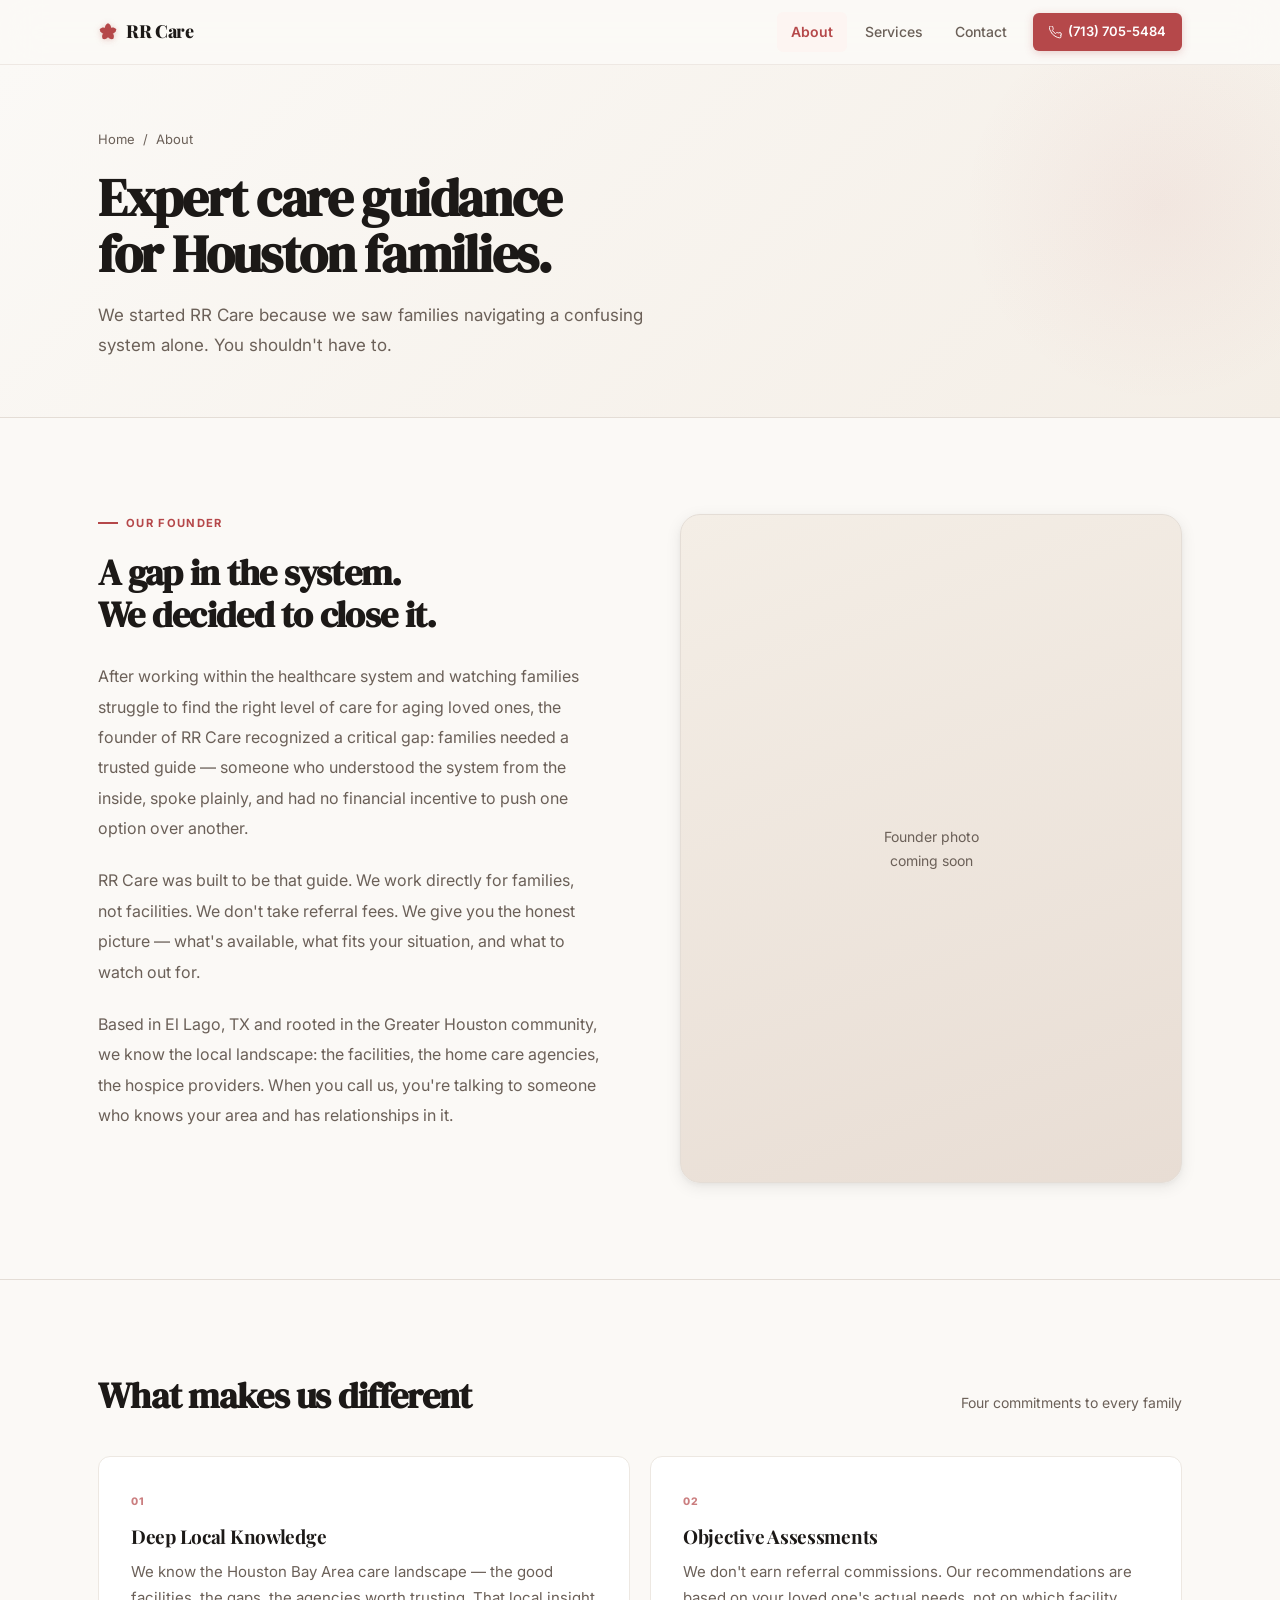
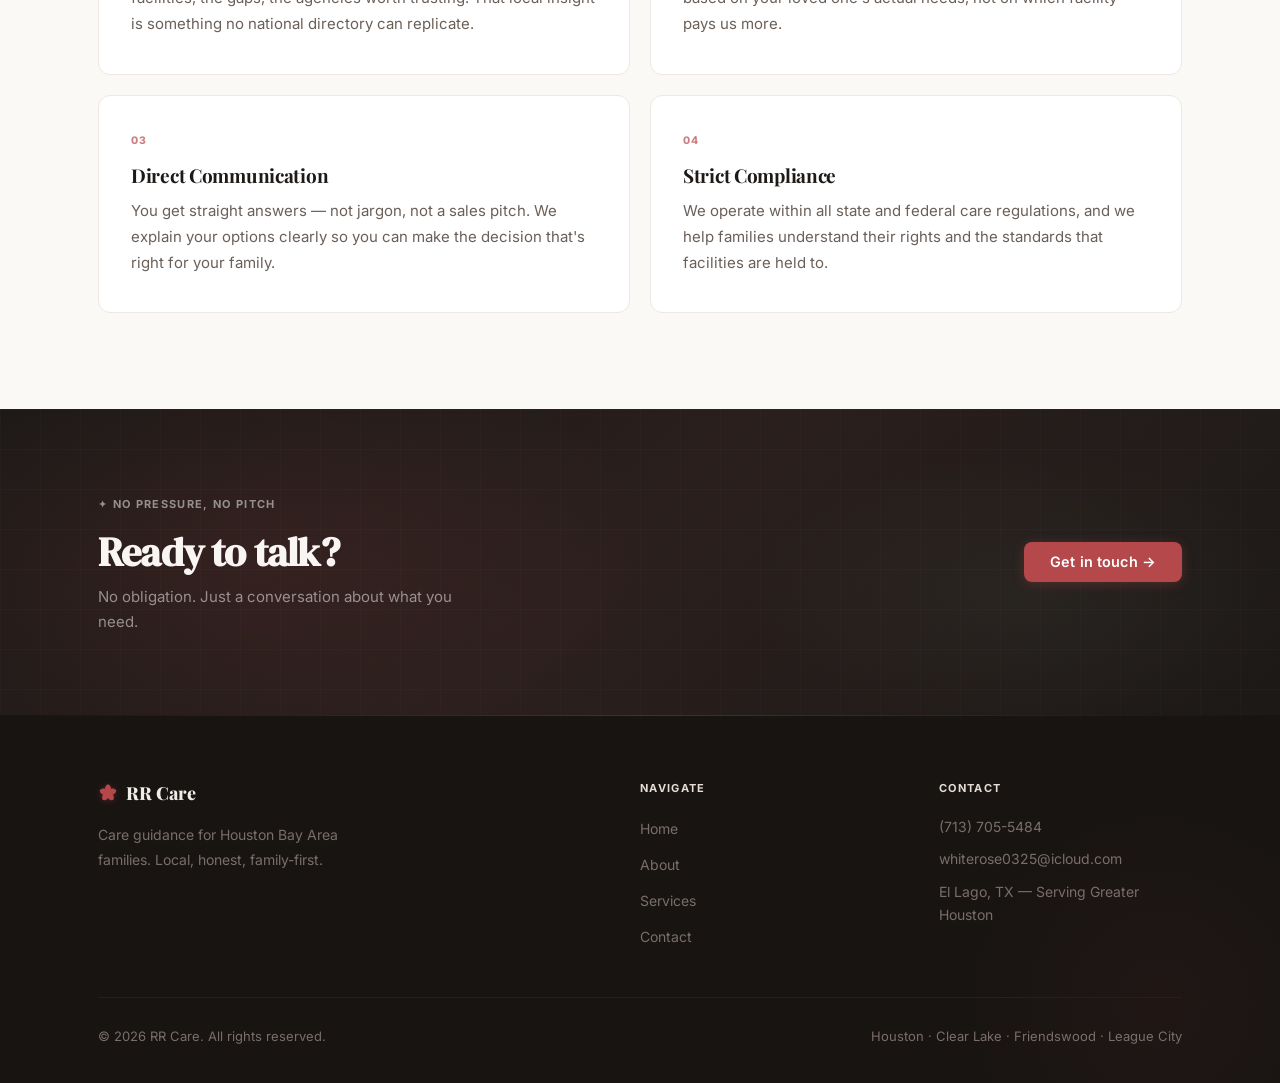
==== commit 9afb44dc: "Add hero image, trust badges, icon system, and UI polish across all pages - Replace hero placeholder" ====
--- a/about.html
+++ b/about.html
@@ -7,7 +7,7 @@
   <meta name="description" content="Learn about RR Care's mission, our founder's story, and what makes our Houston care guidance different." />
   <link rel="preconnect" href="https://fonts.googleapis.com" />
   <link rel="preconnect" href="https://fonts.gstatic.com" crossorigin />
-  <link href="https://fonts.googleapis.com/css2?family=Playfair+Display:ital,wght@0,700;0,800;1,400;1,700&family=Inter:wght@400;500;600&display=swap" rel="stylesheet" />
+  <link href="https://fonts.googleapis.com/css2?family=DM+Serif+Display:ital@0;1&family=Playfair+Display:ital,wght@0,700;0,800;1,400;1,700&family=Inter:wght@300;400;500;600;700&display=swap" rel="stylesheet" />
   <link rel="stylesheet" href="style.css" />
 </head>
 <body>
@@ -25,9 +25,12 @@
     <path fill="currentColor" opacity="0.65" d="M15.2 14.8C13 13 12.5 10 16 9C19.5 10 19 13 16.8 14.8Z" transform="rotate(324 16 16)"/>
     <circle cx="16" cy="16" r="2.5" fill="currentColor"/>
   </symbol>
+  <symbol id="icon-phone" viewBox="0 0 24 24" fill="none" stroke="currentColor" stroke-width="1.75" stroke-linecap="round" stroke-linejoin="round">
+    <path d="M22 16.92v3a2 2 0 01-2.18 2 19.79 19.79 0 01-8.63-3.07A19.5 19.5 0 013.09 9.98 19.79 19.79 0 01.07 1.41 2 2 0 012.06.03h3a2 2 0 012 1.72 12.84 12.84 0 00.7 2.81 2 2 0 01-.45 2.11L6.09 7.91a16 16 0 006 6l1.27-1.27a2 2 0 012.11-.45 12.84 12.84 0 002.81.7A2 2 0 0122 16.92z"/>
+  </symbol>
 </svg>
 
-  <nav class="nav">
+  <nav class="nav" id="mainNav">
     <div class="container">
       <div class="nav__row">
         <a href="index.html" class="nav__logo">
@@ -37,7 +40,10 @@
           <a href="about.html" class="nav__link active">About</a>
           <a href="services.html" class="nav__link">Services</a>
           <a href="contact.html" class="nav__link">Contact</a>
-          <a href="tel:+17137055484" class="nav__phone">(713) 705-5484</a>
+          <a href="tel:+17137055484" class="nav__phone">
+            <svg width="13" height="13" aria-hidden="true"><use href="#icon-phone"/></svg>
+            (713) 705-5484
+          </a>
         </div>
         <button class="nav__toggle" id="menuBtn" aria-label="Open menu" aria-expanded="false">
           <span></span><span></span><span></span>
@@ -122,10 +128,11 @@
       <div class="container">
         <div class="cta-dark__inner">
           <div>
+            <p class="cta-dark__badge">✦ No pressure, no pitch</p>
             <h2 class="cta-dark__h2">Ready to talk?</h2>
             <p class="cta-dark__sub">No obligation. Just a conversation about what you need.</p>
           </div>
-          <a href="contact.html" class="btn btn-primary">Get in touch</a>
+          <a href="contact.html" class="btn btn-primary">Get in touch →</a>
         </div>
       </div>
     </div>
--- a/style.css
+++ b/style.css
@@ -1,23 +1,46 @@
 /* ================================================
-   RR Care — Design System
-   Clean editorial layout, no framework dependency
-   ================================================ */
+   RR Care — Premium Design System v2
+   Warm, trustworthy, family-care aesthetic
+   ================================================ */
+
+@import url('https://fonts.googleapis.com/css2?family=DM+Serif+Display:ital@0;1&family=Playfair+Display:ital,wght@0,700;0,800;1,400;1,700&family=Inter:wght@300;400;500;600;700&display=swap');
 
 :root {
-  --bg:          #FAF9F6;
-  --bg-warm:     #F2EDE6;
-  --text:        #1A1A1A;
-  --text-muted:  #6B6560;
-  --accent:      #9E3D37;
-  --accent-dark: #7D302B;
-  --border:      #DDD9D3;
-  --white:       #FFFFFF;
-
+  /* Palette */
+  --bg:           #FBF9F6;
+  --bg-warm:      #F4EEE6;
+  --bg-card:      #FFFFFF;
+  --bg-rose:      #FDF5F2;
+  --text:         #1C1917;
+  --text-muted:   #6B6058;
+  --text-light:   #9D8F86;
+  --accent:       #B5484A;
+  --accent-dark:  #8E3032;
+  --accent-light: #D96D6F;
+  --accent-glow:  rgba(181,72,74,0.18);
+  --sage:         #6D8B74;
+  --sage-light:   #EAF0EB;
+  --gold:         #C9943C;
+  --gold-light:   #FBF0DD;
+  --border:       #E4DDD6;
+  --border-light: #EDE8E2;
+  --white:        #FFFFFF;
+  --shadow-sm:    0 1px 3px rgba(28,25,23,0.06), 0 1px 2px rgba(28,25,23,0.04);
+  --shadow-md:    0 4px 16px rgba(28,25,23,0.08), 0 2px 4px rgba(28,25,23,0.04);
+  --shadow-lg:    0 12px 40px rgba(28,25,23,0.12), 0 4px 8px rgba(28,25,23,0.06);
+  --shadow-accent: 0 8px 32px rgba(181,72,74,0.22);
+
+  /* Typography */
+  --font-hero:    'DM Serif Display', 'Playfair Display', Georgia, serif;
   --font-display: 'Playfair Display', Georgia, serif;
   --font-body:    'Inter', system-ui, -apple-system, sans-serif;
 
-  --max-w:       1100px;
-  --gap-section: 5rem;
+  /* Layout */
+  --max-w:        1140px;
+  --gap-section:  6rem;
+  --radius:       12px;
+  --radius-sm:    8px;
+  --radius-lg:    20px;
 }
 
 /* ---- Reset ---- */
@@ -27,8 +50,9 @@
   font-family: var(--font-body);
   color: var(--text);
   background: var(--bg);
-  line-height: 1.6;
+  line-height: 1.65;
   -webkit-font-smoothing: antialiased;
+  -moz-osx-font-smoothing: grayscale;
 }
 img, svg { display: block; max-width: 100%; }
 a { color: inherit; text-decoration: none; }
@@ -43,106 +67,161 @@
 
 /* ---- Utilities ---- */
 .eyebrow {
-  font-size: 0.75rem;
-  font-weight: 600;
-  letter-spacing: 0.1em;
+  font-size: 0.70rem;
+  font-weight: 700;
+  letter-spacing: 0.12em;
   text-transform: uppercase;
   color: var(--accent);
+  display: inline-flex;
+  align-items: center;
+  gap: 0.5rem;
+}
+.eyebrow::before {
+  content: '';
+  display: inline-block;
+  width: 20px;
+  height: 1.5px;
+  background: currentColor;
+  flex-shrink: 0;
 }
 .muted  { color: var(--text-muted); }
 .small  { font-size: 0.875rem; }
 .container {
   max-width: var(--max-w);
   margin: 0 auto;
-  padding: 0 1.5rem;
+  padding: 0 1.75rem;
 }
 .section    { padding: var(--gap-section) 0; }
-.section-sm { padding: 2.5rem 0; }
-.divider    { border: none; border-top: 1px solid var(--border); }
-
-/* ================================================
-   Navigation
+.section-sm { padding: 3rem 0; }
+.divider    { border: none; border-top: 1px solid var(--border); margin: 0; }
+
+/* ================================================
+   Navigation — Glassmorphism
    ================================================ */
 .nav {
   position: sticky;
   top: 0;
-  z-index: 50;
-  background: var(--bg);
-  border-bottom: 1px solid var(--border);
+  z-index: 100;
+  background: rgba(251,249,246,0.85);
+  backdrop-filter: blur(20px);
+  -webkit-backdrop-filter: blur(20px);
+  border-bottom: 1px solid rgba(228,221,214,0.6);
+  transition: background 0.3s, box-shadow 0.3s;
+}
+.nav.scrolled {
+  background: rgba(251,249,246,0.95);
+  box-shadow: 0 1px 20px rgba(28,25,23,0.08);
 }
 .nav__row {
   display: flex;
   align-items: center;
   justify-content: space-between;
-  height: 3.75rem;
+  height: 4rem;
 }
 .nav__logo {
   font-family: var(--font-display);
-  font-size: 1.0625rem;
-  font-weight: 700;
-  letter-spacing: -0.01em;
-  display: flex;
-  align-items: center;
-  gap: 0.4rem;
-}
+  font-size: 1.125rem;
+  font-weight: 800;
+  letter-spacing: -0.02em;
+  display: flex;
+  align-items: center;
+  gap: 0.5rem;
+  color: var(--text);
+  transition: color 0.2s;
+}
+.nav__logo:hover { color: var(--accent); }
 .rose-icon {
-  width: 16px;
-  height: 16px;
+  width: 20px;
+  height: 20px;
   color: var(--accent);
   flex-shrink: 0;
   display: block;
+  filter: drop-shadow(0 1px 3px rgba(181,72,74,0.3));
 }
 .nav__links {
   display: flex;
   align-items: center;
-  gap: 2rem;
+  gap: 0.25rem;
 }
 .nav__link {
   font-size: 0.875rem;
   font-weight: 500;
   color: var(--text-muted);
-  transition: color 0.15s;
-}
-.nav__link:hover, .nav__link.active { color: var(--text); }
+  padding: 0.5rem 0.875rem;
+  border-radius: 6px;
+  transition: color 0.15s, background 0.15s;
+}
+.nav__link:hover { color: var(--text); background: var(--bg-warm); }
+.nav__link.active {
+  color: var(--accent);
+  background: var(--bg-rose);
+  font-weight: 600;
+}
 .nav__phone {
-  font-size: 0.875rem;
+  font-size: 0.8125rem;
   font-weight: 600;
-  color: var(--accent);
-  transition: opacity 0.15s;
-}
-.nav__phone:hover { opacity: 0.75; }
+  color: var(--white);
+  background: var(--accent);
+  padding: 0.5rem 1rem;
+  border-radius: 6px;
+  margin-left: 0.5rem;
+  transition: background 0.15s, transform 0.15s, box-shadow 0.15s;
+  box-shadow: 0 2px 8px rgba(181,72,74,0.25);
+  display: inline-flex;
+  align-items: center;
+  gap: 0.375rem;
+}
+.nav__phone:hover {
+  background: var(--accent-dark);
+  transform: translateY(-1px);
+  box-shadow: 0 4px 14px rgba(181,72,74,0.35);
+}
 .nav__toggle {
   display: none;
   flex-direction: column;
   justify-content: center;
   gap: 5px;
-  width: 2rem; height: 2rem;
-  padding: 4px;
-}
-.nav__toggle span { display: block; height: 1.5px; background: var(--text); }
+  width: 2.25rem;
+  height: 2.25rem;
+  padding: 5px;
+  border-radius: 6px;
+  transition: background 0.15s;
+}
+.nav__toggle:hover { background: var(--bg-warm); }
+.nav__toggle span {
+  display: block;
+  height: 1.75px;
+  background: var(--text);
+  border-radius: 2px;
+  transition: transform 0.25s, opacity 0.2s;
+}
 .nav__mobile {
   display: none;
   flex-direction: column;
   border-top: 1px solid var(--border);
-  padding: 0.75rem 0;
+  padding: 0.75rem 0 1rem;
+  gap: 0.25rem;
 }
 .nav__mobile.open { display: flex; }
 .nav__mobile-link {
-  padding: 0.625rem 0;
+  padding: 0.625rem 0.75rem;
   font-size: 0.9375rem;
   font-weight: 500;
   color: var(--text-muted);
-  border-bottom: 1px solid var(--border);
-  transition: color 0.15s;
-}
-.nav__mobile-link:hover { color: var(--text); }
+  border-radius: 6px;
+  transition: color 0.15s, background 0.15s;
+}
+.nav__mobile-link:hover { color: var(--text); background: var(--bg-warm); }
 .nav__mobile-link:last-child {
-  border-bottom: none;
-  color: var(--accent);
+  color: var(--white);
+  background: var(--accent);
   font-weight: 600;
-}
-
-@media (max-width: 680px) {
+  text-align: center;
+  margin-top: 0.5rem;
+  border-radius: 6px;
+}
+
+@media (max-width: 720px) {
   .nav__links { display: none; }
   .nav__toggle { display: flex; }
 }
@@ -154,52 +233,126 @@
   display: inline-flex;
   align-items: center;
   gap: 0.5rem;
-  padding: 0.6875rem 1.375rem;
+  padding: 0.8rem 1.625rem;
   font-size: 0.9rem;
   font-weight: 600;
   line-height: 1;
-  border-radius: 2px;
-  transition: background 0.15s, color 0.15s, border-color 0.15s;
-}
-.btn-primary { background: var(--accent); color: var(--white); }
-.btn-primary:hover { background: var(--accent-dark); }
-.btn-outline { border: 1.5px solid var(--text); color: var(--text); }
-.btn-outline:hover { background: var(--text); color: var(--white); }
+  border-radius: var(--radius-sm);
+  transition: all 0.2s cubic-bezier(0.34,1.56,0.64,1);
+  letter-spacing: 0.01em;
+}
+.btn-primary {
+  background: var(--accent);
+  color: var(--white);
+  box-shadow: 0 2px 12px rgba(181,72,74,0.3);
+}
+.btn-primary:hover {
+  background: var(--accent-dark);
+  transform: translateY(-2px);
+  box-shadow: 0 6px 24px rgba(181,72,74,0.4);
+}
+.btn-primary:active { transform: translateY(0); }
+.btn-outline {
+  border: 1.75px solid var(--text);
+  color: var(--text);
+  background: transparent;
+}
+.btn-outline:hover {
+  background: var(--text);
+  color: var(--white);
+  transform: translateY(-1px);
+}
+.btn-sage {
+  background: var(--sage);
+  color: var(--white);
+  box-shadow: 0 2px 12px rgba(109,139,116,0.25);
+}
+.btn-sage:hover {
+  background: #5a7561;
+  transform: translateY(-2px);
+  box-shadow: 0 6px 24px rgba(109,139,116,0.4);
+}
 .btn-ghost {
   font-size: 0.875rem;
   font-weight: 600;
   color: var(--accent);
-  transition: opacity 0.15s;
-}
-.btn-ghost::after { content: ' \2192'; }
-.btn-ghost:hover { opacity: 0.7; }
-
-/* ================================================
-   Hero
+  padding: 0;
+  display: inline-flex;
+  align-items: center;
+  gap: 0.375rem;
+  transition: gap 0.2s, opacity 0.15s;
+}
+.btn-ghost::after { content: '→'; }
+.btn-ghost:hover { gap: 0.625rem; opacity: 0.8; }
+
+/* ================================================
+   Hero — Rich gradient + image + stats
    ================================================ */
 .hero {
-  padding: 5rem 0 4rem;
-  border-bottom: 1px solid var(--border);
+  position: relative;
+  padding: 5.5rem 0 5rem;
+  overflow: hidden;
+  background: linear-gradient(135deg, #FBF9F6 0%, #F4EEE6 35%, #FDF2EE 70%, #FBF9F6 100%);
+}
+/* Decorative blobs */
+.hero::before {
+  content: '';
+  position: absolute;
+  top: -80px;
+  right: -120px;
+  width: 600px;
+  height: 600px;
+  background: radial-gradient(circle, rgba(181,72,74,0.07) 0%, transparent 70%);
+  pointer-events: none;
+}
+.hero::after {
+  content: '';
+  position: absolute;
+  bottom: -100px;
+  left: -80px;
+  width: 500px;
+  height: 500px;
+  background: radial-gradient(circle, rgba(109,139,116,0.07) 0%, transparent 70%);
+  pointer-events: none;
+}
+.hero__layout {
+  display: grid;
+  grid-template-columns: 1fr 420px;
+  gap: 5rem;
+  align-items: center;
+  position: relative;
+  z-index: 1;
 }
 .hero__eyebrow { margin-bottom: 1.5rem; }
 .hero__h1 {
-  font-size: clamp(2.75rem, 6vw, 5rem);
-  line-height: 1.04;
-  letter-spacing: -0.025em;
-  max-width: 14ch;
-  margin-bottom: 1.5rem;
+  font-family: var(--font-hero);
+  font-size: clamp(2.875rem, 6.5vw, 5.25rem);
+  line-height: 1.02;
+  letter-spacing: -0.03em;
+  max-width: 13ch;
+  margin-bottom: 1.625rem;
+  color: var(--text);
+}
+.hero__h1 em {
+  font-style: italic;
+  color: var(--accent);
+  background: linear-gradient(135deg, var(--accent), var(--accent-light));
+  -webkit-background-clip: text;
+  -webkit-text-fill-color: transparent;
+  background-clip: text;
 }
 .hero__sub {
   font-size: 1.0625rem;
   color: var(--text-muted);
-  max-width: 44ch;
-  line-height: 1.8;
+  max-width: 46ch;
+  line-height: 1.85;
   margin-bottom: 2.5rem;
+  font-weight: 400;
 }
 .hero__actions {
   display: flex;
   align-items: center;
-  gap: 1.5rem;
+  gap: 1.25rem;
   flex-wrap: wrap;
 }
 .hero__or {
@@ -212,23 +365,244 @@
   text-decoration: underline;
   text-decoration-color: var(--border);
   text-underline-offset: 3px;
+  transition: color 0.15s;
 }
 .hero__or a:hover { color: var(--accent); }
 
+/* ---- Hero trust badges (below buttons) ---- */
+.hero__trust {
+  display: flex;
+  gap: 1.5rem;
+  margin-top: 2.25rem;
+  flex-wrap: wrap;
+}
+.trust-badge {
+  display: flex;
+  align-items: center;
+  gap: 0.5rem;
+  font-size: 0.8125rem;
+  font-weight: 500;
+  color: var(--text-muted);
+}
+.trust-badge__icon {
+  width: 30px;
+  height: 30px;
+  border-radius: 50%;
+  background: var(--white);
+  border: 1px solid var(--border);
+  display: flex;
+  align-items: center;
+  justify-content: center;
+  color: var(--accent);
+  flex-shrink: 0;
+  box-shadow: var(--shadow-sm);
+}
+
+/* ================================================
+   Photo frame — premium
+   ================================================ */
+.hero__frame-wrap {
+  position: relative;
+  z-index: 1;
+}
+/* Floating stat chips */
+.hero__stat {
+  position: absolute;
+  background: var(--white);
+  border-radius: var(--radius);
+  padding: 0.75rem 1rem;
+  box-shadow: var(--shadow-lg);
+  display: flex;
+  align-items: center;
+  gap: 0.625rem;
+  z-index: 10;
+  animation: floatChip 4s ease-in-out infinite;
+}
+.hero__stat--1 {
+  top: -18px;
+  left: -28px;
+  animation-delay: 0s;
+}
+.hero__stat--2 {
+  bottom: 24px;
+  right: -22px;
+  animation-delay: 2s;
+}
+.hero__stat__num {
+  font-family: var(--font-display);
+  font-size: 1.375rem;
+  font-weight: 700;
+  color: var(--accent);
+  line-height: 1;
+}
+.hero__stat__label {
+  font-size: 0.75rem;
+  font-weight: 500;
+  color: var(--text-muted);
+  line-height: 1.3;
+  max-width: 7ch;
+}
+@keyframes floatChip {
+  0%, 100% { transform: translateY(0px); }
+  50%       { transform: translateY(-6px); }
+}
+.photo-frame {
+  position: relative;
+  border-radius: var(--radius-lg);
+  overflow: hidden;
+  box-shadow: var(--shadow-lg), 0 0 0 1px rgba(228,221,214,0.6);
+}
+.photo-frame::before {
+  content: '';
+  position: absolute;
+  inset: 0;
+  border-radius: var(--radius-lg);
+  border: 2px solid rgba(255,255,255,0.6);
+  z-index: 5;
+  pointer-events: none;
+}
+.photo-frame__inner {
+  aspect-ratio: 4 / 5;
+  overflow: hidden;
+  background: linear-gradient(160deg, #EAE0D6 0%, #D4C8BC 100%);
+  position: relative;
+}
+.photo-frame__inner img {
+  width: 100%; height: 100%;
+  object-fit: cover;
+  display: block;
+  transition: transform 0.6s ease;
+}
+.photo-frame:hover .photo-frame__inner img { transform: scale(1.03); }
+.photo-frame__placeholder {
+  position: absolute;
+  inset: 0;
+  display: flex;
+  flex-direction: column;
+  align-items: center;
+  justify-content: center;
+  gap: 0.75rem;
+  padding: 2rem;
+}
+.photo-frame__placeholder-line {
+  width: 32px;
+  height: 1.5px;
+  background: var(--border);
+}
+.photo-frame__placeholder-text {
+  font-size: 0.75rem;
+  letter-spacing: 0.1em;
+  text-transform: uppercase;
+  color: var(--text-muted);
+  font-weight: 500;
+}
+.photo-frame__caption {
+  margin-top: 0.875rem;
+  font-size: 0.6875rem;
+  font-weight: 600;
+  letter-spacing: 0.1em;
+  text-transform: uppercase;
+  color: var(--text-light);
+  text-align: center;
+}
+
+/* ================================================
+   Stats / trust bar
+   ================================================ */
+.stats-bar {
+  background: var(--white);
+  border-top: 1px solid var(--border-light);
+  border-bottom: 1px solid var(--border-light);
+  padding: 2.25rem 0;
+}
+.stats-bar__inner {
+  display: flex;
+  justify-content: center;
+  gap: 0;
+  flex-wrap: wrap;
+}
+.stat-item {
+  flex: 1;
+  min-width: 160px;
+  max-width: 240px;
+  text-align: center;
+  padding: 0.75rem 2rem;
+  border-right: 1px solid var(--border-light);
+  position: relative;
+}
+.stat-item:last-child { border-right: none; }
+.stat-item__num {
+  font-family: var(--font-display);
+  font-size: 2.25rem;
+  font-weight: 700;
+  color: var(--accent);
+  line-height: 1;
+  margin-bottom: 0.375rem;
+  letter-spacing: -0.02em;
+}
+.stat-item__label {
+  font-size: 0.8125rem;
+  color: var(--text-muted);
+  font-weight: 500;
+  line-height: 1.4;
+}
+
 /* ================================================
    Mission strip
    ================================================ */
 .mission {
-  padding: 2.75rem 0;
-  border-bottom: 1px solid var(--border);
+  padding: 4rem 0;
+  background: linear-gradient(135deg, #1C1917 0%, #2D2420 100%);
+  position: relative;
+  overflow: hidden;
+}
+.mission::before {
+  content: '';
+  position: absolute;
+  top: 50%;
+  left: 50%;
+  transform: translate(-50%, -50%);
+  width: 800px;
+  height: 300px;
+  background: radial-gradient(ellipse, rgba(181,72,74,0.12) 0%, transparent 70%);
+  pointer-events: none;
+}
+.mission__inner {
+  position: relative;
+  z-index: 1;
+  display: flex;
+  flex-direction: column;
+  align-items: center;
+  text-align: center;
+  gap: 1.5rem;
+}
+.mission__badge {
+  display: inline-flex;
+  align-items: center;
+  gap: 0.5rem;
+  font-size: 0.6875rem;
+  font-weight: 700;
+  letter-spacing: 0.12em;
+  text-transform: uppercase;
+  color: var(--accent-light);
+  background: rgba(181,72,74,0.15);
+  border: 1px solid rgba(181,72,74,0.3);
+  padding: 0.35rem 0.875rem;
+  border-radius: 999px;
 }
 .mission__quote {
-  font-family: var(--font-display);
+  font-family: var(--font-hero);
   font-style: italic;
-  font-size: clamp(1.125rem, 2.5vw, 1.4375rem);
-  color: var(--text-muted);
-  max-width: 60ch;
+  font-size: clamp(1.25rem, 2.8vw, 1.75rem);
+  color: rgba(255,255,255,0.92);
+  max-width: 56ch;
   line-height: 1.55;
+}
+.mission__author {
+  font-size: 0.8125rem;
+  color: rgba(255,255,255,0.45);
+  font-weight: 500;
+  letter-spacing: 0.06em;
 }
 
 /* ================================================
@@ -238,70 +612,131 @@
   display: flex;
   align-items: baseline;
   justify-content: space-between;
-  padding-bottom: 1.25rem;
+  padding-bottom: 1.5rem;
   border-bottom: 1px solid var(--border);
   flex-wrap: wrap;
   gap: 1rem;
+  margin-bottom: 0;
+}
+.svcs-hdr__h2 {
+  font-size: clamp(1.625rem, 3.5vw, 2.25rem);
+  letter-spacing: -0.02em;
 }
 .services-grid {
   display: grid;
   grid-template-columns: repeat(3, 1fr);
+  gap: 1.5rem;
+  padding-top: 2rem;
 }
 .svc-card {
-  padding: 2rem 1.75rem;
-  border-right: 1px solid var(--border);
-  border-bottom: 1px solid var(--border);
-  transition: background 0.18s;
-}
-.svc-card:last-child { border-right: none; }
-.svc-card:hover { background: var(--bg-warm); }
+  background: var(--bg-card);
+  border: 1px solid var(--border-light);
+  border-radius: var(--radius);
+  padding: 2rem 1.75rem 2.25rem;
+  transition: transform 0.25s cubic-bezier(0.34,1.56,0.64,1), box-shadow 0.25s ease, border-color 0.25s;
+  cursor: default;
+  position: relative;
+  overflow: hidden;
+}
+.svc-card::before {
+  content: '';
+  position: absolute;
+  inset: 0;
+  border-radius: var(--radius);
+  background: linear-gradient(135deg, var(--accent-glow) 0%, transparent 60%);
+  opacity: 0;
+  transition: opacity 0.3s;
+}
+.svc-card:hover {
+  transform: translateY(-6px);
+  box-shadow: var(--shadow-lg);
+  border-color: rgba(181,72,74,0.2);
+}
+.svc-card:hover::before { opacity: 1; }
+.svc-card__icon {
+  width: 48px;
+  height: 48px;
+  border-radius: 12px;
+  display: flex;
+  align-items: center;
+  justify-content: center;
+  margin-bottom: 1.375rem;
+  position: relative;
+}
+.svc-card__icon svg { flex-shrink: 0; }
+.svc-card__icon--rose { background: var(--bg-rose); color: var(--accent); }
+.svc-card__icon--sage { background: var(--sage-light); color: var(--sage); }
+.svc-card__icon--gold { background: var(--gold-light); color: var(--gold); }
 .svc-card__num {
-  font-size: 0.7rem;
-  font-weight: 700;
-  letter-spacing: 0.1em;
+  font-size: 0.65rem;
+  font-weight: 800;
+  letter-spacing: 0.12em;
   color: var(--accent);
-  margin-bottom: 1.25rem;
+  text-transform: uppercase;
+  margin-bottom: 1rem;
+  opacity: 0.7;
 }
 .svc-card__title {
   font-family: var(--font-display);
-  font-size: 1.1875rem;
+  font-size: 1.25rem;
   margin-bottom: 0.75rem;
   line-height: 1.25;
 }
 .svc-card__desc {
   font-size: 0.9375rem;
   color: var(--text-muted);
-  line-height: 1.7;
+  line-height: 1.75;
 }
 
 /* ================================================
    Page header (inner pages)
    ================================================ */
 .page-hdr {
-  padding: 3.5rem 0 3rem;
+  padding: 4rem 0 3.5rem;
+  background: linear-gradient(135deg, var(--bg) 0%, var(--bg-warm) 100%);
   border-bottom: 1px solid var(--border);
+  position: relative;
+  overflow: hidden;
+}
+.page-hdr::after {
+  content: '';
+  position: absolute;
+  top: -60px;
+  right: -80px;
+  width: 400px;
+  height: 400px;
+  background: radial-gradient(circle, rgba(181,72,74,0.06) 0%, transparent 70%);
+  pointer-events: none;
 }
 .breadcrumb {
   font-size: 0.8125rem;
   color: var(--text-muted);
-  margin-bottom: 1.125rem;
+  margin-bottom: 1.25rem;
   display: flex;
   align-items: center;
   gap: 0.5rem;
-}
-.breadcrumb a:hover { color: var(--text); }
+  position: relative;
+  z-index: 1;
+}
+.breadcrumb a { transition: color 0.15s; }
+.breadcrumb a:hover { color: var(--accent); }
 .page-hdr__h1 {
-  font-size: clamp(2rem, 4vw, 3.125rem);
-  letter-spacing: -0.02em;
+  font-family: var(--font-hero);
+  font-size: clamp(2.125rem, 4.5vw, 3.25rem);
+  letter-spacing: -0.025em;
   max-width: 18ch;
-  line-height: 1.08;
+  line-height: 1.07;
+  position: relative;
+  z-index: 1;
 }
 .page-hdr__sub {
-  margin-top: 1rem;
+  margin-top: 1.125rem;
   font-size: 1.0625rem;
   color: var(--text-muted);
-  max-width: 50ch;
-  line-height: 1.75;
+  max-width: 52ch;
+  line-height: 1.8;
+  position: relative;
+  z-index: 1;
 }
 
 /* ================================================
@@ -310,31 +745,44 @@
 .founder-grid {
   display: grid;
   grid-template-columns: 1fr 1fr;
-  gap: 4.5rem;
+  gap: 5rem;
   align-items: start;
 }
 .founder-label {
-  font-size: 0.75rem;
-  font-weight: 600;
-  letter-spacing: 0.1em;
+  font-size: 0.70rem;
+  font-weight: 700;
+  letter-spacing: 0.12em;
   text-transform: uppercase;
   color: var(--accent);
   margin-bottom: 1.25rem;
+  display: flex;
+  align-items: center;
+  gap: 0.5rem;
+}
+.founder-label::before {
+  content: '';
+  width: 20px;
+  height: 1.5px;
+  background: currentColor;
 }
 .founder-h2 {
-  font-size: clamp(1.5rem, 3vw, 2.125rem);
-  margin-bottom: 1.5rem;
+  font-family: var(--font-hero);
+  font-size: clamp(1.625rem, 3.5vw, 2.25rem);
+  margin-bottom: 1.625rem;
+  letter-spacing: -0.02em;
+  line-height: 1.15;
 }
 .founder-body {
   font-size: 1rem;
   color: var(--text-muted);
-  line-height: 1.85;
-}
-.founder-body p + p { margin-top: 1.25rem; }
+  line-height: 1.9;
+}
+.founder-body p + p { margin-top: 1.375rem; }
 .founder-img {
   aspect-ratio: 3 / 4;
-  background: var(--bg-warm);
+  background: linear-gradient(160deg, var(--bg-warm) 0%, #E8DDD4 100%);
   border: 1px solid var(--border);
+  border-radius: var(--radius-lg);
   display: flex;
   align-items: center;
   justify-content: center;
@@ -342,13 +790,14 @@
   color: var(--text-muted);
   text-align: center;
   padding: 2rem;
-}
-
+  box-shadow: var(--shadow-md);
+}
+
+/* Values grid */
 .values-grid {
   display: grid;
   grid-template-columns: 1fr 1fr;
-  border-top: 1px solid var(--border);
-  border-left: 1px solid var(--border);
+  gap: 1.25rem;
 }
 .values-hdr {
   display: flex;
@@ -358,28 +807,40 @@
   flex-wrap: wrap;
   gap: 1rem;
 }
-.values-hdr h2 { font-size: clamp(1.5rem, 3vw, 2.125rem); }
+.values-hdr h2 {
+  font-family: var(--font-hero);
+  font-size: clamp(1.625rem, 3.5vw, 2.25rem);
+  letter-spacing: -0.02em;
+}
 .val-item {
+  background: var(--bg-card);
+  border: 1px solid var(--border-light);
+  border-radius: var(--radius);
   padding: 2.25rem 2rem;
-  border-right: 1px solid var(--border);
-  border-bottom: 1px solid var(--border);
+  transition: transform 0.25s cubic-bezier(0.34,1.56,0.64,1), box-shadow 0.25s;
+}
+.val-item:hover {
+  transform: translateY(-4px);
+  box-shadow: var(--shadow-md);
 }
 .val-item__num {
-  font-size: 0.7rem;
-  font-weight: 700;
-  letter-spacing: 0.1em;
+  font-size: 0.65rem;
+  font-weight: 800;
+  letter-spacing: 0.12em;
+  text-transform: uppercase;
   color: var(--accent);
   margin-bottom: 1rem;
+  opacity: 0.7;
 }
 .val-item__title {
   font-family: var(--font-display);
-  font-size: 1.125rem;
-  margin-bottom: 0.625rem;
+  font-size: 1.1875rem;
+  margin-bottom: 0.75rem;
 }
 .val-item__desc {
   font-size: 0.9375rem;
   color: var(--text-muted);
-  line-height: 1.7;
+  line-height: 1.75;
 }
 
 /* ================================================
@@ -388,59 +849,136 @@
 .service-list {
   display: grid;
   grid-template-columns: 1fr 1fr;
-  border-top: 1px solid var(--border);
-  border-left: 1px solid var(--border);
+  gap: 1.375rem;
 }
 .svc-item {
+  background: var(--bg-card);
+  border: 1px solid var(--border-light);
+  border-radius: var(--radius);
   padding: 2.25rem 2rem;
-  border-right: 1px solid var(--border);
-  border-bottom: 1px solid var(--border);
-  transition: background 0.18s;
-}
-.svc-item:hover { background: var(--bg-warm); }
+  transition: transform 0.25s cubic-bezier(0.34,1.56,0.64,1), box-shadow 0.25s, border-color 0.25s;
+  position: relative;
+  overflow: hidden;
+}
+.svc-item::after {
+  content: '';
+  position: absolute;
+  top: 0;
+  left: 0;
+  right: 0;
+  height: 3px;
+  background: linear-gradient(90deg, var(--accent), var(--accent-light));
+  border-radius: var(--radius) var(--radius) 0 0;
+  opacity: 0;
+  transition: opacity 0.25s;
+}
+.svc-item:hover {
+  transform: translateY(-5px);
+  box-shadow: var(--shadow-lg);
+  border-color: rgba(181,72,74,0.15);
+}
+.svc-item:hover::after { opacity: 1; }
+.svc-item__icon {
+  width: 32px;
+  height: 32px;
+  color: var(--accent);
+  margin-bottom: 1.25rem;
+  display: block;
+  flex-shrink: 0;
+}
 .svc-item__title {
   font-family: var(--font-display);
-  font-size: 1.25rem;
+  font-size: 1.3125rem;
   margin-bottom: 0.875rem;
+  letter-spacing: -0.01em;
 }
 .svc-item__desc {
   font-size: 0.9375rem;
   color: var(--text-muted);
-  line-height: 1.75;
-  margin-bottom: 1.25rem;
+  line-height: 1.8;
+  margin-bottom: 1.375rem;
 }
 .svc-item__for-label {
-  font-size: 0.7rem;
-  font-weight: 700;
+  font-size: 0.65rem;
+  font-weight: 800;
   letter-spacing: 0.1em;
   text-transform: uppercase;
-  color: var(--text-muted);
+  color: var(--text-light);
   margin-bottom: 0.375rem;
 }
 .svc-item__for-text {
   font-size: 0.875rem;
   color: var(--text);
-  line-height: 1.55;
-}
-
-/* ================================================
-   CTA banner (dark)
-   ================================================ */
-.cta-dark { background: #1A1A1A; padding: 4rem 0; }
+  line-height: 1.6;
+  background: var(--bg-warm);
+  padding: 0.625rem 0.875rem;
+  border-radius: var(--radius-sm);
+  border-left: 3px solid var(--accent);
+  font-weight: 500;
+}
+
+/* ================================================
+   CTA banner — premium dark
+   ================================================ */
+.cta-dark {
+  background: linear-gradient(135deg, #1C1917 0%, #2A1F1D 50%, #1C1917 100%);
+  padding: 5rem 0;
+  position: relative;
+  overflow: hidden;
+}
+.cta-dark::before {
+  content: '';
+  position: absolute;
+  inset: 0;
+  background:
+    radial-gradient(ellipse 600px 300px at 20% 50%, rgba(181,72,74,0.12) 0%, transparent 70%),
+    radial-gradient(ellipse 400px 200px at 80% 60%, rgba(109,139,116,0.08) 0%, transparent 70%);
+  pointer-events: none;
+}
+/* Decorative grid lines */
+.cta-dark::after {
+  content: '';
+  position: absolute;
+  inset: 0;
+  background-image:
+    linear-gradient(rgba(255,255,255,0.02) 1px, transparent 1px),
+    linear-gradient(90deg, rgba(255,255,255,0.02) 1px, transparent 1px);
+  background-size: 40px 40px;
+  pointer-events: none;
+}
 .cta-dark__inner {
+  position: relative;
+  z-index: 1;
   display: flex;
   align-items: center;
   justify-content: space-between;
-  gap: 2rem;
+  gap: 3rem;
   flex-wrap: wrap;
 }
+.cta-dark__badge {
+  display: inline-flex;
+  align-items: center;
+  gap: 0.5rem;
+  font-size: 0.6875rem;
+  font-weight: 700;
+  letter-spacing: 0.12em;
+  text-transform: uppercase;
+  color: rgba(255,255,255,0.5);
+  margin-bottom: 1rem;
+}
 .cta-dark__h2 {
-  font-family: var(--font-display);
-  font-size: clamp(1.5rem, 3vw, 2.125rem);
-  color: #F5F5F5;
-  margin-bottom: 0.5rem;
-}
-.cta-dark__sub { color: #888; font-size: 0.9375rem; }
+  font-family: var(--font-hero);
+  font-size: clamp(1.625rem, 3.5vw, 2.5rem);
+  color: #F8F5F2;
+  margin-bottom: 0.625rem;
+  letter-spacing: -0.02em;
+}
+.cta-dark__sub {
+  color: rgba(255,255,255,0.5);
+  font-size: 0.9375rem;
+  line-height: 1.7;
+  max-width: 44ch;
+}
 
 /* ================================================
    Contact page
@@ -448,19 +986,19 @@
 .contact-layout {
   display: grid;
   grid-template-columns: 1fr 1fr;
-  gap: 5rem;
+  gap: 5.5rem;
   align-items: start;
 }
 .contact-label {
-  font-size: 0.75rem;
-  font-weight: 600;
-  letter-spacing: 0.1em;
+  font-size: 0.7rem;
+  font-weight: 700;
+  letter-spacing: 0.12em;
   text-transform: uppercase;
-  color: var(--text-muted);
-  margin-bottom: 0.5rem;
+  color: var(--text-light);
+  margin-bottom: 0.625rem;
 }
 .contact-phone {
-  font-family: var(--font-display);
+  font-family: var(--font-hero);
   font-size: clamp(2rem, 4vw, 2.875rem);
   font-weight: 700;
   color: var(--accent);
@@ -468,134 +1006,194 @@
   line-height: 1;
   margin-bottom: 0.625rem;
 }
+.contact-phone a { transition: opacity 0.15s; }
 .contact-phone a:hover { opacity: 0.8; }
 .contact-avail {
   font-size: 0.9375rem;
   color: var(--text-muted);
-  margin-bottom: 2.5rem;
+  margin-bottom: 2.75rem;
 }
 
 .steps { display: flex; flex-direction: column; }
 .step {
   display: grid;
-  grid-template-columns: 2.5rem 1fr;
-  gap: 0.875rem;
-  padding: 1.25rem 0;
-  border-bottom: 1px solid var(--border);
-}
-.step:first-child { border-top: 1px solid var(--border); }
+  grid-template-columns: 2.75rem 1fr;
+  gap: 1rem;
+  padding: 1.5rem 0;
+  border-bottom: 1px solid var(--border-light);
+}
+.step:first-child { border-top: 1px solid var(--border-light); }
 .step__num {
+  width: 32px;
+  height: 32px;
+  border-radius: 50%;
+  background: var(--accent);
+  color: var(--white);
+  display: flex;
+  align-items: center;
+  justify-content: center;
   font-size: 0.7rem;
+  font-weight: 800;
+  letter-spacing: 0.06em;
+  flex-shrink: 0;
+  box-shadow: 0 2px 8px rgba(181,72,74,0.3);
+}
+.step__title { font-weight: 600; font-size: 0.9375rem; margin-bottom: 0.375rem; }
+.step__desc { font-size: 0.875rem; color: var(--text-muted); line-height: 1.7; }
+
+/* Contact form */
+.form-panel {
+  background: var(--white);
+  border: 1px solid var(--border-light);
+  border-radius: var(--radius-lg);
+  padding: 2.5rem;
+  box-shadow: var(--shadow-md);
+}
+.form-section-label {
+  font-family: var(--font-display);
+  font-size: 1.3125rem;
   font-weight: 700;
-  letter-spacing: 0.08em;
-  color: var(--accent);
-  padding-top: 3px;
-}
-.step__title { font-weight: 600; font-size: 0.9375rem; margin-bottom: 0.25rem; }
-.step__desc { font-size: 0.875rem; color: var(--text-muted); line-height: 1.65; }
-
-.form-section-label {
-  font-size: 0.75rem;
-  font-weight: 600;
-  letter-spacing: 0.1em;
-  text-transform: uppercase;
-  color: var(--text-muted);
-  margin-bottom: 1.5rem;
+  color: var(--text);
+  margin-bottom: 1.75rem;
+  letter-spacing: -0.01em;
 }
 .contact-form { display: flex; flex-direction: column; gap: 1.25rem; }
-.field { display: flex; flex-direction: column; gap: 0.375rem; }
-.label { font-size: 0.8125rem; font-weight: 600; letter-spacing: 0.02em; }
-.label-opt { font-weight: 400; color: #bbb; }
+.field { display: flex; flex-direction: column; gap: 0.4rem; }
+.label { font-size: 0.8125rem; font-weight: 600; letter-spacing: 0.01em; }
+.label-opt { font-weight: 400; color: var(--text-light); }
 .input, .textarea {
   width: 100%;
-  padding: 0.75rem 1rem;
+  padding: 0.8125rem 1rem;
   font-size: 0.9375rem;
   font-family: var(--font-body);
   color: var(--text);
-  background: var(--white);
+  background: var(--bg);
   border: 1.5px solid var(--border);
-  border-radius: 2px;
+  border-radius: var(--radius-sm);
   outline: none;
   appearance: none;
-  transition: border-color 0.15s;
-}
-.input:focus, .textarea:focus { border-color: var(--text); }
-.textarea { resize: vertical; min-height: 7rem; line-height: 1.6; }
-.input::placeholder, .textarea::placeholder { color: #bbb; }
-.btn-submit { width: 100%; justify-content: center; }
+  transition: border-color 0.2s, box-shadow 0.2s;
+}
+.input:focus, .textarea:focus {
+  border-color: var(--accent);
+  box-shadow: 0 0 0 3px rgba(181,72,74,0.1);
+}
+.textarea { resize: vertical; min-height: 8rem; line-height: 1.6; }
+.input::placeholder, .textarea::placeholder { color: #C2B8B0; }
+.btn-submit { width: 100%; justify-content: center; padding: 0.9375rem; }
 .form-note {
   font-size: 0.8125rem;
-  color: var(--text-muted);
+  color: var(--text-light);
   text-align: center;
+  display: flex;
+  align-items: center;
+  justify-content: center;
+  gap: 0.375rem;
 }
 .form-success {
   display: none;
   padding: 2.5rem 2rem;
-  border: 1.5px solid var(--border);
+  border: 1.5px solid var(--sage);
+  border-radius: var(--radius);
   text-align: center;
+  background: var(--sage-light);
 }
 .form-success.visible { display: block; }
 .form-success__title {
   font-family: var(--font-display);
   font-size: 1.375rem;
   margin-bottom: 0.5rem;
+  color: var(--sage);
 }
 
 .areas {
-  border-top: 1px solid var(--border);
-  padding: 2rem 0;
+  border-top: 1px solid var(--border-light);
+  padding: 2.25rem 0;
+  background: var(--bg-warm);
 }
 .areas__label {
-  font-size: 0.75rem;
-  font-weight: 600;
-  letter-spacing: 0.1em;
+  font-size: 0.7rem;
+  font-weight: 700;
+  letter-spacing: 0.12em;
   text-transform: uppercase;
-  color: var(--text-muted);
+  color: var(--text-light);
   margin-bottom: 0.75rem;
 }
 .areas__list {
   font-size: 0.9375rem;
   color: var(--text-muted);
-  line-height: 1.7;
-}
-
-/* ================================================
-   Footer
-   ================================================ */
-.footer { background: #191919; color: #888; padding: 3.25rem 0 2rem; }
+  line-height: 1.8;
+}
+
+/* ================================================
+   Footer — rich dark
+   ================================================ */
+.footer {
+  background: #181412;
+  color: #7A6E6A;
+  padding: 4rem 0 2.25rem;
+  position: relative;
+  overflow: hidden;
+}
+.footer::before {
+  content: '';
+  position: absolute;
+  top: 0;
+  left: 0;
+  right: 0;
+  height: 1px;
+  background: linear-gradient(90deg, transparent, rgba(181,72,74,0.4), transparent);
+}
+.footer::after {
+  content: '';
+  position: absolute;
+  bottom: -120px;
+  right: -80px;
+  width: 400px;
+  height: 400px;
+  background: radial-gradient(circle, rgba(181,72,74,0.05) 0%, transparent 70%);
+  pointer-events: none;
+}
 .footer__grid {
   display: grid;
   grid-template-columns: 2fr 1fr 1fr;
-  gap: 3rem;
-  padding-bottom: 2.5rem;
-  border-bottom: 1px solid #2A2A2A;
-  margin-bottom: 1.5rem;
+  gap: 3.5rem;
+  padding-bottom: 3rem;
+  border-bottom: 1px solid #242020;
+  margin-bottom: 1.75rem;
+  position: relative;
+  z-index: 1;
 }
 .footer__brand {
   font-family: var(--font-display);
-  font-size: 1.0625rem;
-  color: #F0F0F0;
-  margin-bottom: 0.75rem;
-  display: flex;
-  align-items: center;
-  gap: 0.4rem;
+  font-size: 1.125rem;
+  color: #F0ECE8;
+  margin-bottom: 0.875rem;
+  display: flex;
+  align-items: center;
+  gap: 0.5rem;
+  font-weight: 800;
 }
 .footer .rose-icon { color: var(--accent); }
-.footer__tagline { font-size: 0.875rem; line-height: 1.7; max-width: 28ch; }
+.footer__tagline { font-size: 0.875rem; line-height: 1.8; max-width: 28ch; }
 .footer__hd {
-  font-size: 0.7rem;
+  font-size: 0.6875rem;
   font-weight: 700;
-  letter-spacing: 0.1em;
+  letter-spacing: 0.12em;
   text-transform: uppercase;
-  color: #F0F0F0;
-  margin-bottom: 1rem;
+  color: var(--border);
+  margin-bottom: 1.125rem;
 }
 .footer__links { display: flex; flex-direction: column; gap: 0.6rem; }
-.footer__link { font-size: 0.875rem; transition: color 0.15s; }
-.footer__link:hover { color: #F0F0F0; }
+.footer__link {
+  font-size: 0.875rem;
+  transition: color 0.15s;
+}
+.footer__link:hover { color: #F0ECE8; }
 .footer__contact { display: flex; flex-direction: column; gap: 0.6rem; }
-.footer__contact-row { font-size: 0.875rem; line-height: 1.6; }
-.footer__contact-row a:hover { color: #F0F0F0; }
+.footer__contact-row { font-size: 0.875rem; line-height: 1.65; }
+.footer__contact-row a { transition: color 0.15s; }
+.footer__contact-row a:hover { color: #F0ECE8; }
 .footer__bottom {
   display: flex;
   justify-content: space-between;
@@ -603,91 +1201,15 @@
   font-size: 0.8125rem;
   flex-wrap: wrap;
   gap: 0.5rem;
-}
-
-/* ================================================
-   Hero two-column layout + picture frame
-   ================================================ */
-.hero__layout {
-  display: grid;
-  grid-template-columns: 1fr 360px;
-  gap: 4.5rem;
-  align-items: center;
-}
-
-/* Photo frame */
-.hero__frame-wrap { position: relative; }
-.photo-frame {
-  position: relative;
-  padding: 10px;
-  background: var(--bg-warm);
-  border: 1.5px solid var(--border);
-}
-.photo-frame::before {
-  content: '';
-  position: absolute;
-  inset: -9px;
-  border: 1px solid var(--border);
-  pointer-events: none;
-}
-.photo-frame::after {
-  content: '';
-  position: absolute;
-  inset: 4px;
-  border: 1px solid rgba(221,217,211,0.5);
-  pointer-events: none;
+  position: relative;
   z-index: 1;
 }
-.photo-frame__inner {
-  aspect-ratio: 4 / 5;
-  overflow: hidden;
-  background: linear-gradient(160deg, #EAE0D6 0%, #D9CEC4 100%);
-  position: relative;
-}
-.photo-frame__inner img {
-  width: 100%; height: 100%;
-  object-fit: cover;
-  display: block;
-}
-.photo-frame__placeholder {
-  position: absolute;
-  inset: 0;
-  display: flex;
-  flex-direction: column;
-  align-items: center;
-  justify-content: center;
-  gap: 0.75rem;
-  padding: 2rem;
-}
-.photo-frame__placeholder-line {
-  width: 32px;
-  height: 1.5px;
-  background: var(--border);
-}
-.photo-frame__placeholder-text {
-  font-size: 0.75rem;
-  letter-spacing: 0.1em;
-  text-transform: uppercase;
-  color: var(--text-muted);
-  font-weight: 500;
-}
-.photo-frame__caption {
-  margin-top: 1.125rem;
-  font-size: 0.7rem;
-  font-weight: 600;
-  letter-spacing: 0.1em;
-  text-transform: uppercase;
-  color: var(--text-muted);
-  text-align: center;
-}
 
 /* ================================================
    Animations
    ================================================ */
-
-/* Keyframes */
 @keyframes fadeUp {
-  from { opacity: 0; transform: translateY(18px); }
+  from { opacity: 0; transform: translateY(22px); }
   to   { opacity: 1; transform: none; }
 }
 @keyframes fadeIn {
@@ -695,31 +1217,40 @@
   to   { opacity: 1; }
 }
 @keyframes slideDown {
-  from { opacity: 0; transform: translateY(-6px); }
+  from { opacity: 0; transform: translateY(-8px); }
   to   { opacity: 1; transform: none; }
 }
-
-/* Nav enters on load */
-.nav { animation: slideDown 0.45s cubic-bezier(0.16,1,0.3,1) both; }
-
-/* Hero — staggered load */
-.hero__eyebrow { animation: fadeUp 0.5s cubic-bezier(0.16,1,0.3,1) 0.05s both; }
-.hero__h1      { animation: fadeUp 0.65s cubic-bezier(0.16,1,0.3,1) 0.15s both; }
-.hero__sub     { animation: fadeUp 0.55s cubic-bezier(0.16,1,0.3,1) 0.28s both; }
-.hero__actions { animation: fadeUp 0.55s cubic-bezier(0.16,1,0.3,1) 0.4s both; }
-.hero__frame-wrap { animation: fadeIn 0.9s ease 0.2s both; }
-
-/* Inner page header — staggered load */
-.page-hdr .breadcrumb  { animation: fadeUp 0.45s ease 0.05s both; }
+@keyframes floatChip {
+  0%, 100% { transform: translateY(0px); }
+  50%       { transform: translateY(-7px); }
+}
+@keyframes shimmer {
+  0%   { background-position: -400px 0; }
+  100% { background-position: 400px 0; }
+}
+
+/* Nav entrance */
+.nav { animation: slideDown 0.5s cubic-bezier(0.16,1,0.3,1) both; }
+
+/* Hero stagger */
+.hero__eyebrow   { animation: fadeUp 0.5s cubic-bezier(0.16,1,0.3,1) 0.05s both; }
+.hero__h1        { animation: fadeUp 0.65s cubic-bezier(0.16,1,0.3,1) 0.15s both; }
+.hero__sub       { animation: fadeUp 0.55s cubic-bezier(0.16,1,0.3,1) 0.28s both; }
+.hero__actions   { animation: fadeUp 0.55s cubic-bezier(0.16,1,0.3,1) 0.40s both; }
+.hero__trust     { animation: fadeUp 0.55s cubic-bezier(0.16,1,0.3,1) 0.52s both; }
+.hero__frame-wrap { animation: fadeIn 1s ease 0.2s both; }
+
+/* Inner page header */
+.page-hdr .breadcrumb   { animation: fadeUp 0.45s ease 0.05s both; }
 .page-hdr .page-hdr__h1 { animation: fadeUp 0.6s cubic-bezier(0.16,1,0.3,1) 0.12s both; }
 .page-hdr .page-hdr__sub { animation: fadeUp 0.55s ease 0.22s both; }
 
-/* Scroll reveal — applied via JS IntersectionObserver */
+/* Scroll reveal */
 [data-reveal] {
   opacity: 0;
-  transform: translateY(20px);
-  transition: opacity 0.65s ease, transform 0.65s ease;
-  transition-delay: calc(var(--d, 0) * 90ms);
+  transform: translateY(24px);
+  transition: opacity 0.7s cubic-bezier(0.16,1,0.3,1), transform 0.7s cubic-bezier(0.16,1,0.3,1);
+  transition-delay: calc(var(--d, 0) * 100ms);
 }
 [data-reveal].visible {
   opacity: 1;
@@ -730,43 +1261,55 @@
 [data-delay="3"] { --d: 3; }
 [data-delay="4"] { --d: 4; }
 
-/* Respect reduced motion */
+/* Reduced motion */
 @media (prefers-reduced-motion: reduce) {
   *, *::before, *::after {
     animation-duration: 0.01ms !important;
     transition-duration: 0.01ms !important;
   }
   [data-reveal] { opacity: 1; transform: none; }
+  .hero__stat { animation: none; }
 }
 
 /* ================================================
    Responsive
    ================================================ */
-@media (max-width: 900px) {
+@media (max-width: 960px) {
   .hero__layout {
     grid-template-columns: 1fr;
-    gap: 3rem;
+    gap: 3.5rem;
   }
-  .hero__frame-wrap { max-width: 300px; }
+  .hero__frame-wrap { max-width: 320px; }
+  .hero__h1 { max-width: 22ch; }
 }
 
 @media (max-width: 860px) {
-  .founder-grid { grid-template-columns: 1fr; gap: 2.5rem; }
-  .contact-layout { grid-template-columns: 1fr; gap: 3rem; }
-  .footer__grid { grid-template-columns: 1fr 1fr; }
+  .founder-grid   { grid-template-columns: 1fr; gap: 2.5rem; }
+  .contact-layout { grid-template-columns: 1fr; gap: 3.5rem; }
+  .footer__grid   { grid-template-columns: 1fr 1fr; }
   .footer__grid > :first-child { grid-column: 1 / -1; }
-}
-
-@media (max-width: 600px) {
-  :root { --gap-section: 3rem; }
-  .services-grid { grid-template-columns: 1fr; }
-  .svc-card { border-right: none; }
-  .service-list { grid-template-columns: 1fr; }
-  .svc-item { border-right: none; }
-  .values-grid { grid-template-columns: 1fr; }
-  .val-item { border-right: none; }
-  .hero__actions { flex-direction: column; align-items: flex-start; gap: 1rem; }
-  .footer__grid { grid-template-columns: 1fr; gap: 2rem; }
+  .stats-bar__inner { gap: 0; }
+  .stat-item { min-width: 50%; border-right: none; border-bottom: 1px solid var(--border-light); }
+  .stat-item:nth-child(odd) { border-right: 1px solid var(--border-light); }
+}
+
+@media (max-width: 640px) {
+  :root { --gap-section: 4rem; }
+  .services-grid  { grid-template-columns: 1fr; }
+  .service-list   { grid-template-columns: 1fr; }
+  .values-grid    { grid-template-columns: 1fr; }
+  .hero__actions  { flex-direction: column; align-items: flex-start; gap: 0.875rem; }
+  .footer__grid   { grid-template-columns: 1fr; gap: 2rem; }
   .cta-dark__inner { flex-direction: column; align-items: flex-start; }
-  .hero__frame-wrap { max-width: 240px; }
-}
+  .hero__frame-wrap { max-width: 260px; }
+  .hero__stat--1 { top: -12px; left: -10px; }
+  .hero__stat--2 { bottom: 10px; right: -10px; }
+  .stat-item    { min-width: 100%; border-right: none; }
+  .form-panel   { padding: 1.75rem 1.375rem; }
+}
+
+@media (max-width: 480px) {
+  .hero__trust { gap: 1rem; }
+  .hero__stat { padding: 0.5rem 0.75rem; }
+  .hero__stat__num { font-size: 1.125rem; }
+}
